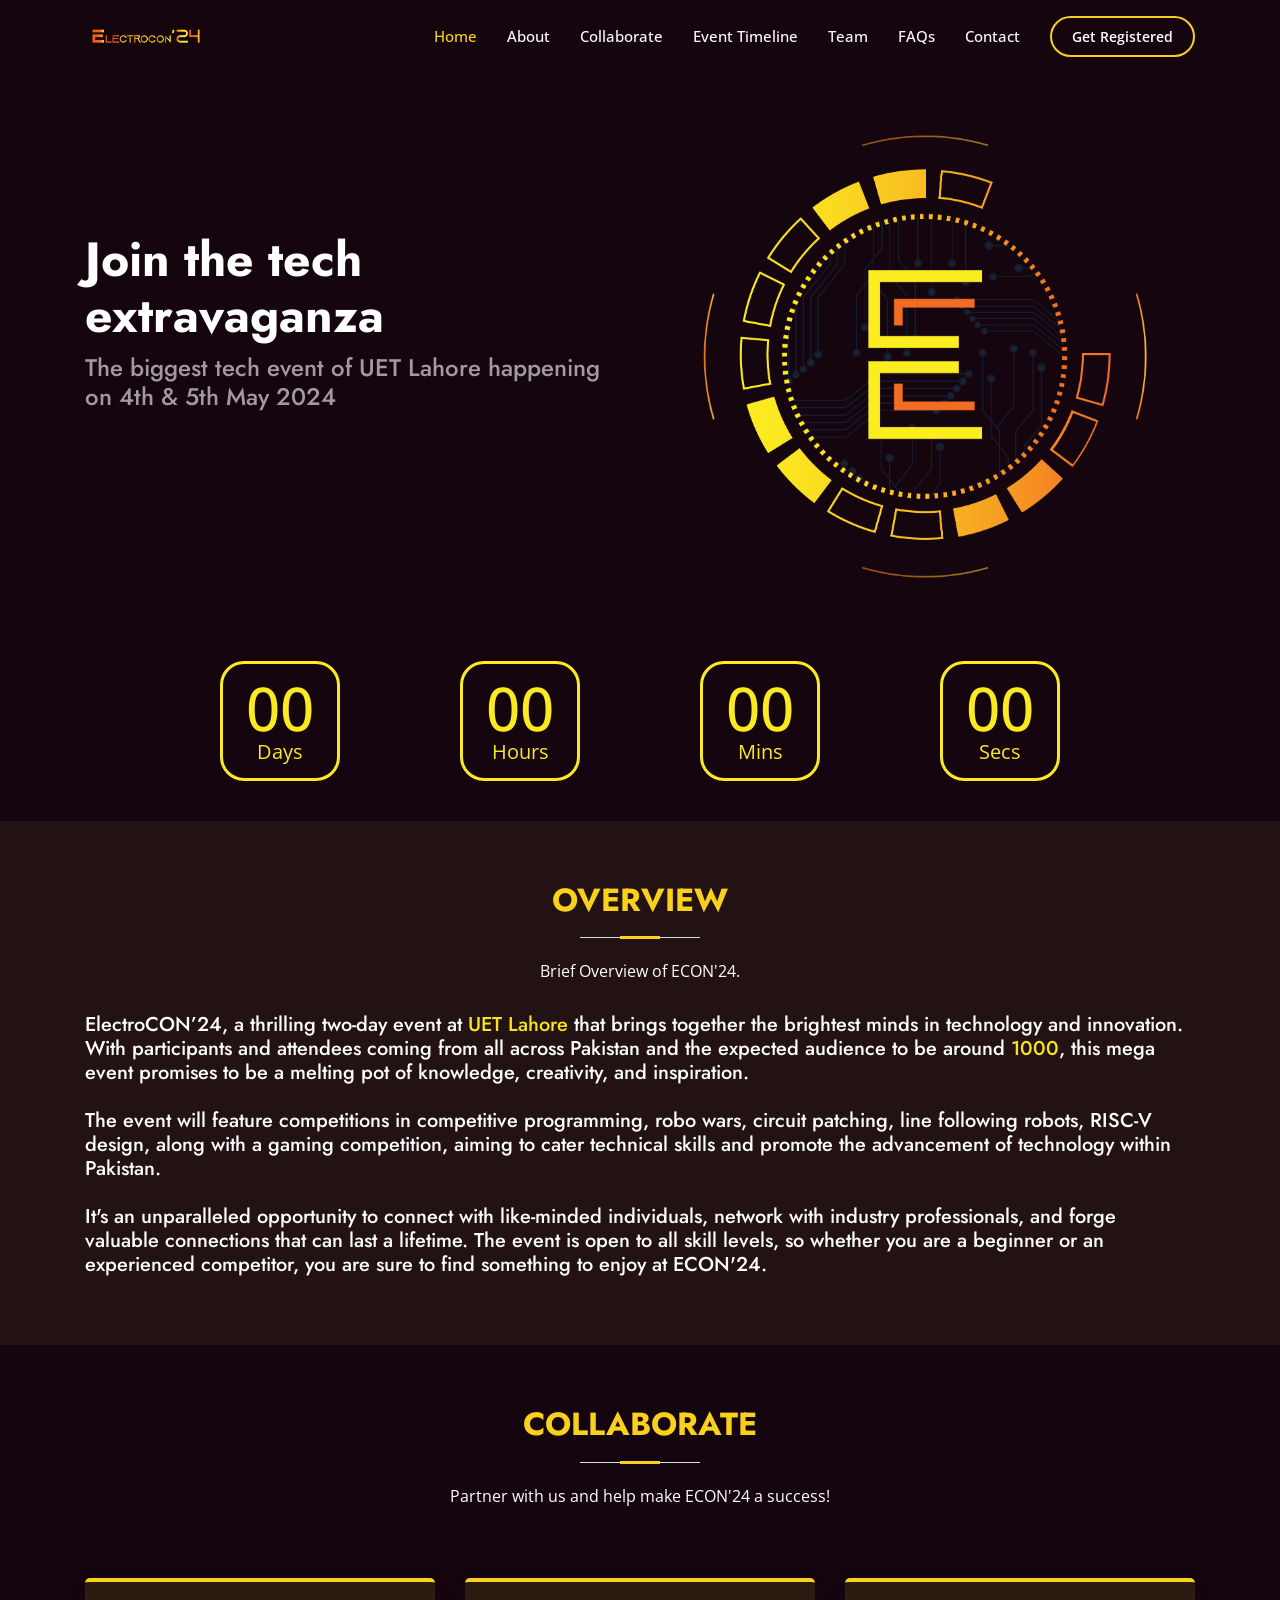
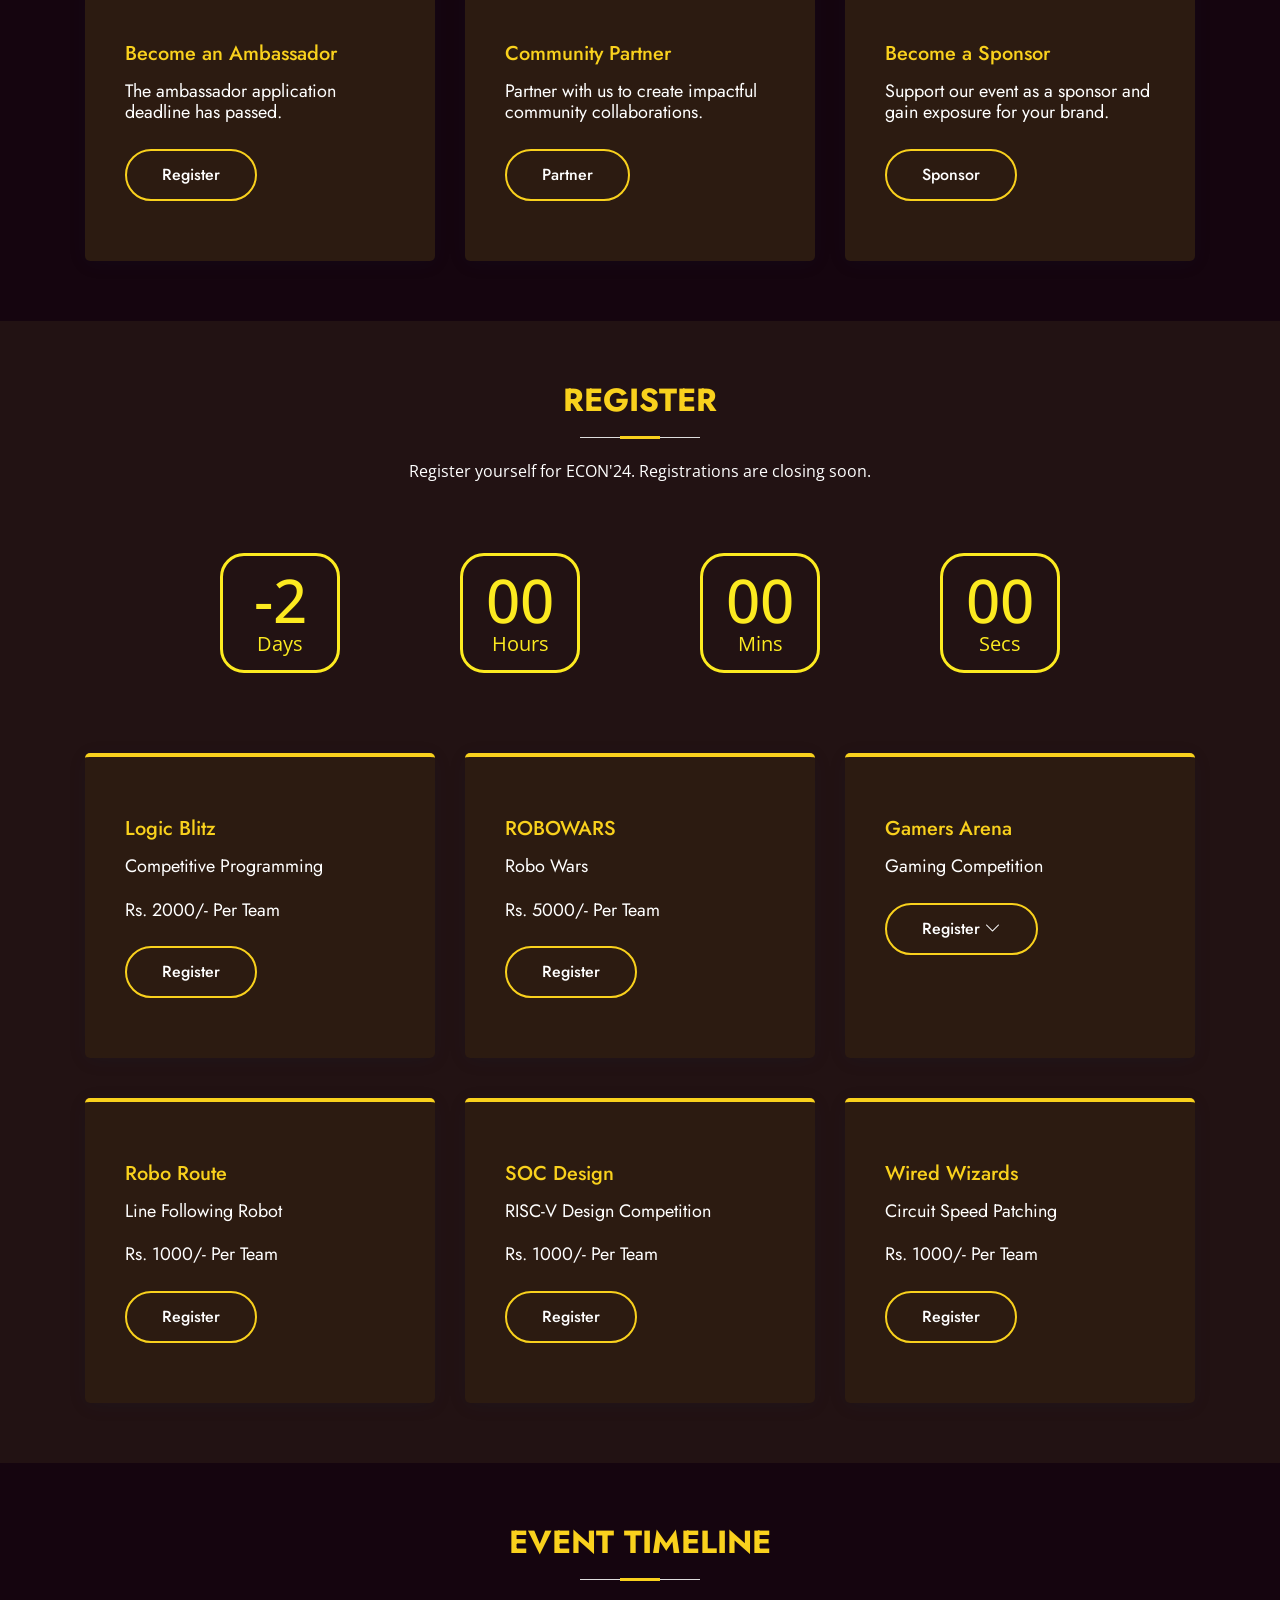
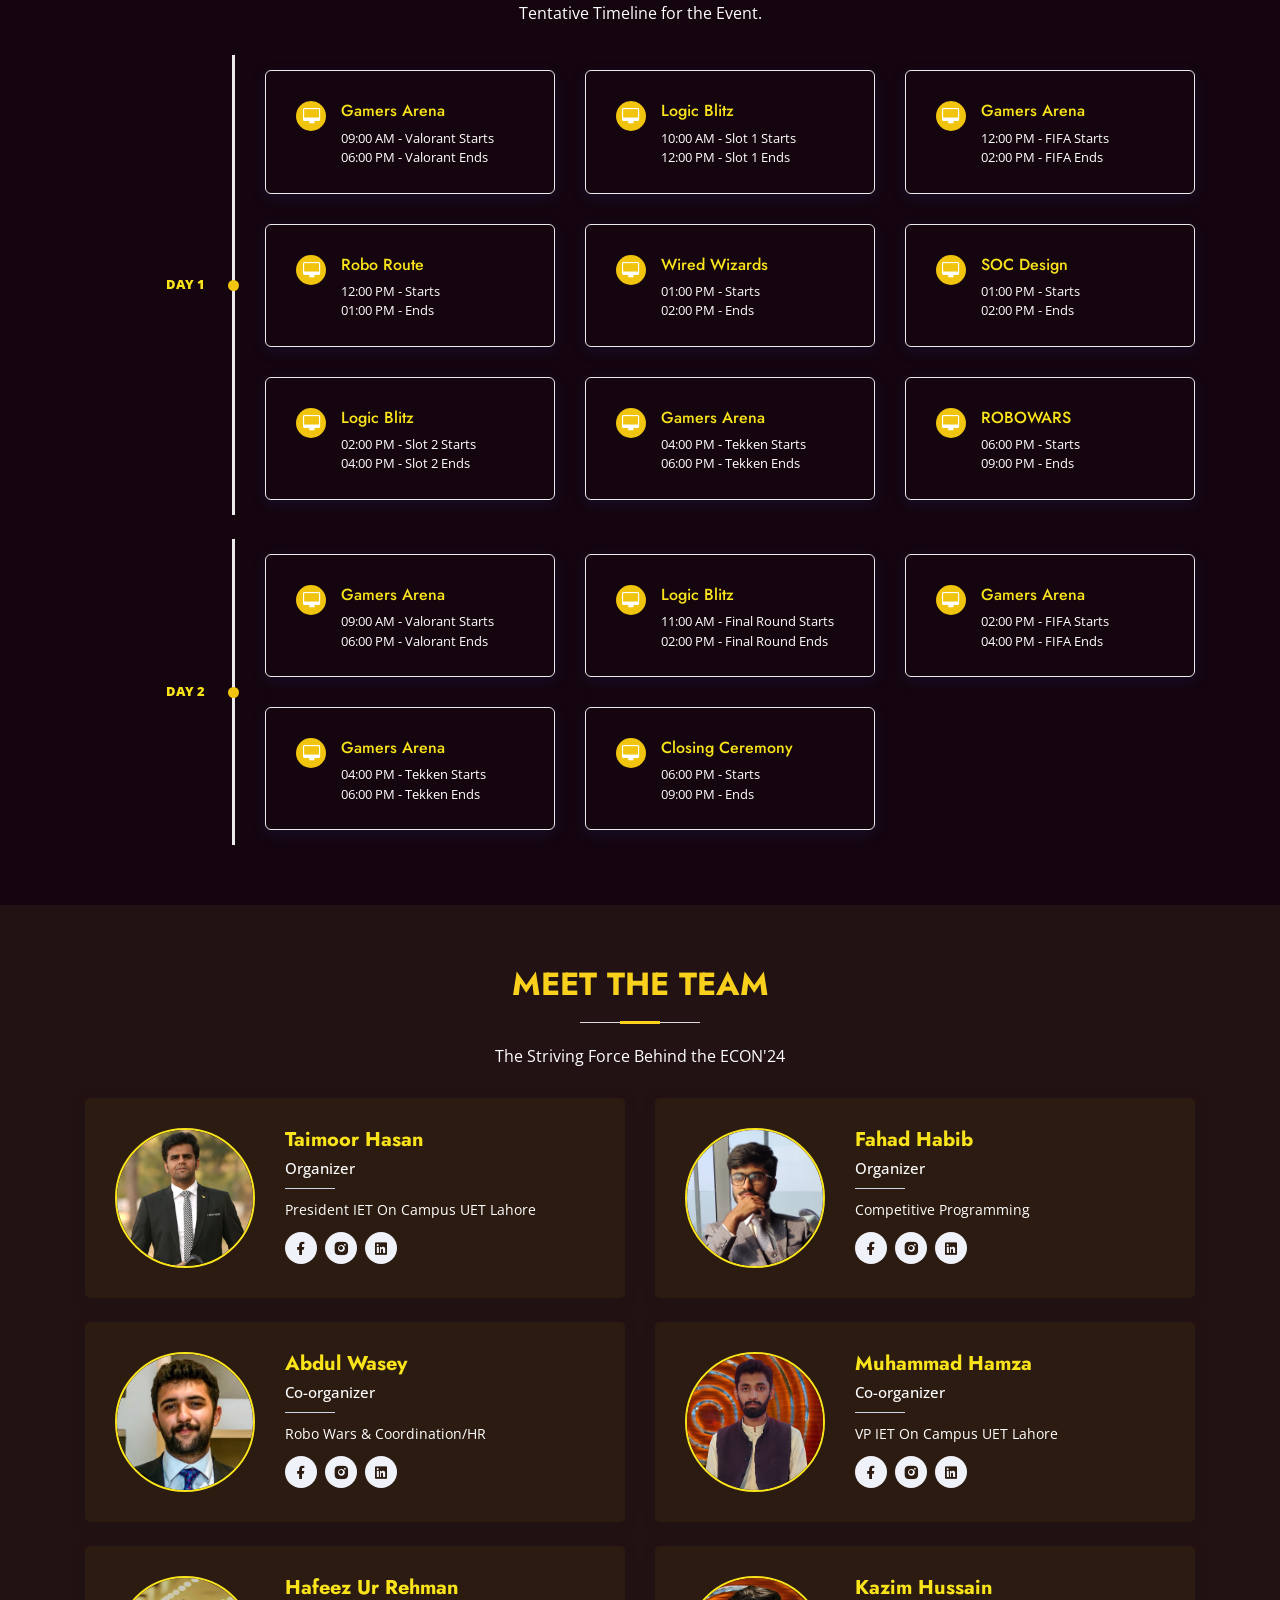
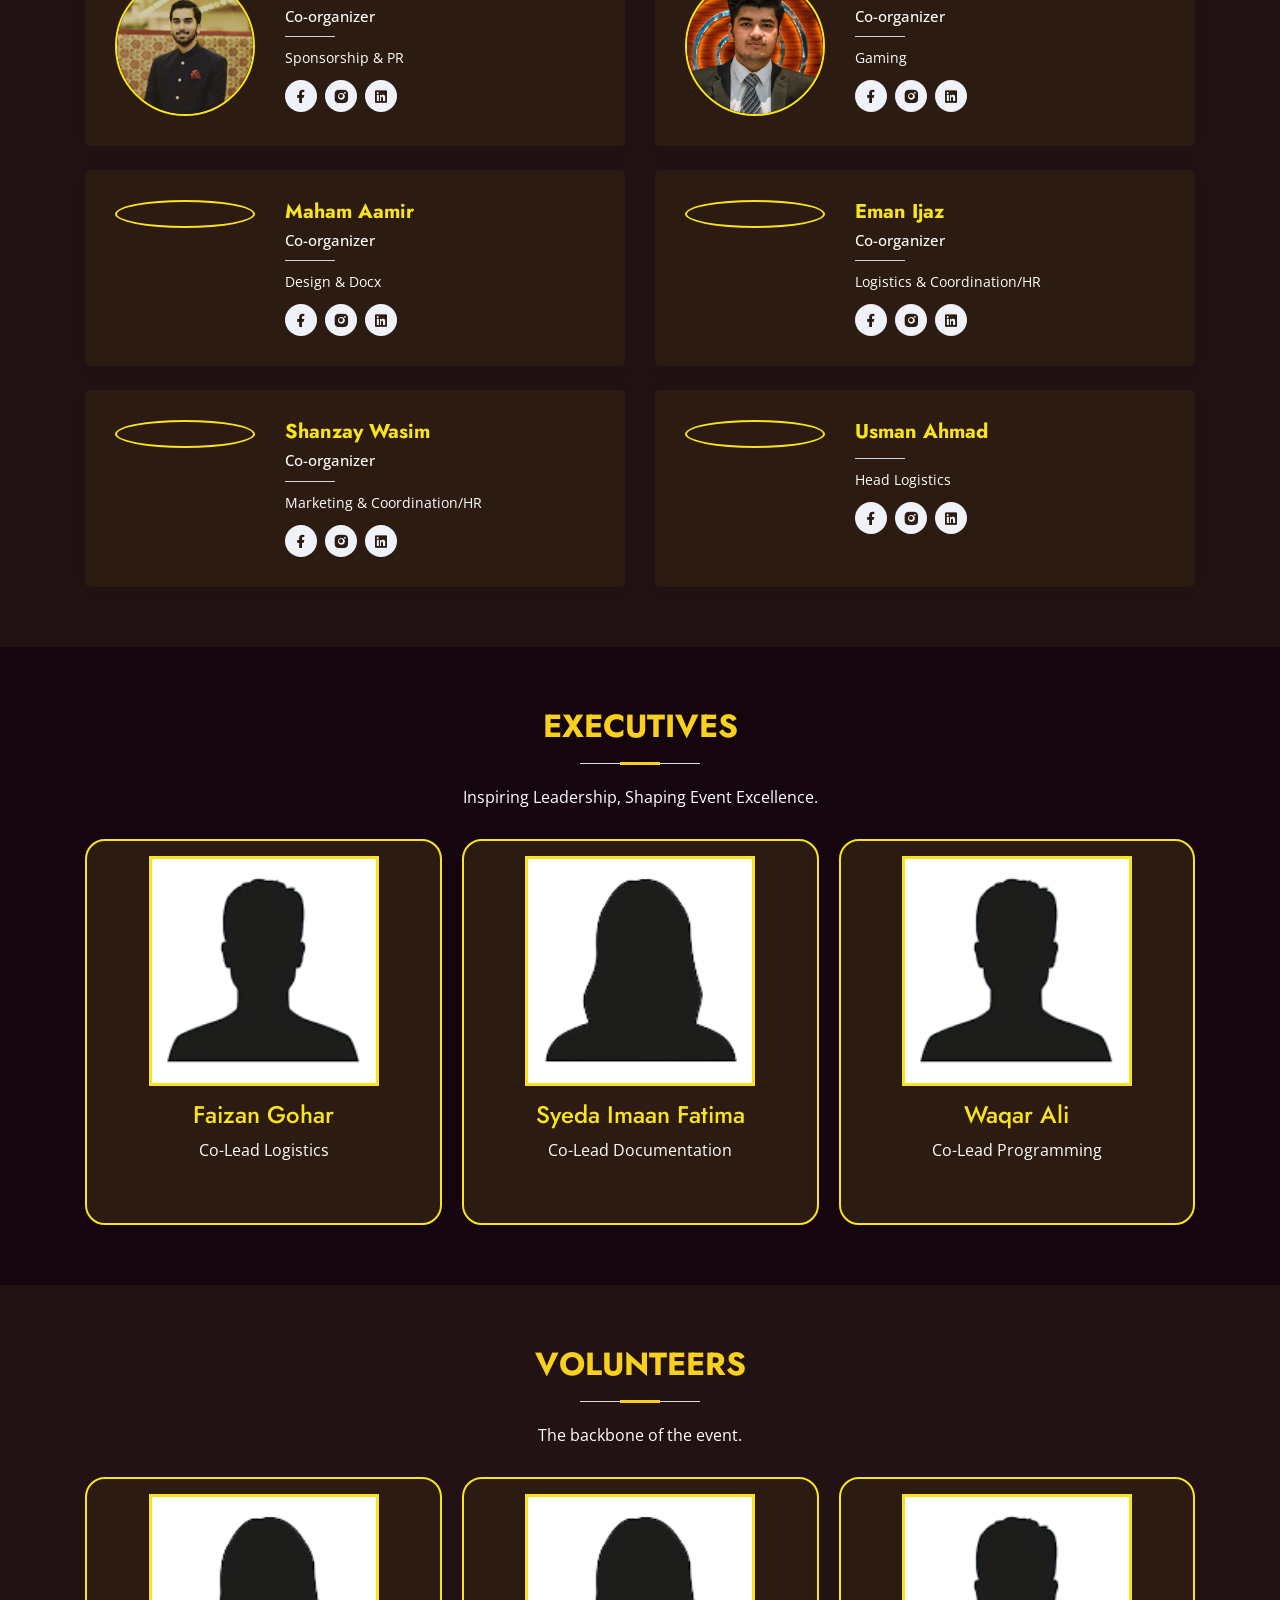
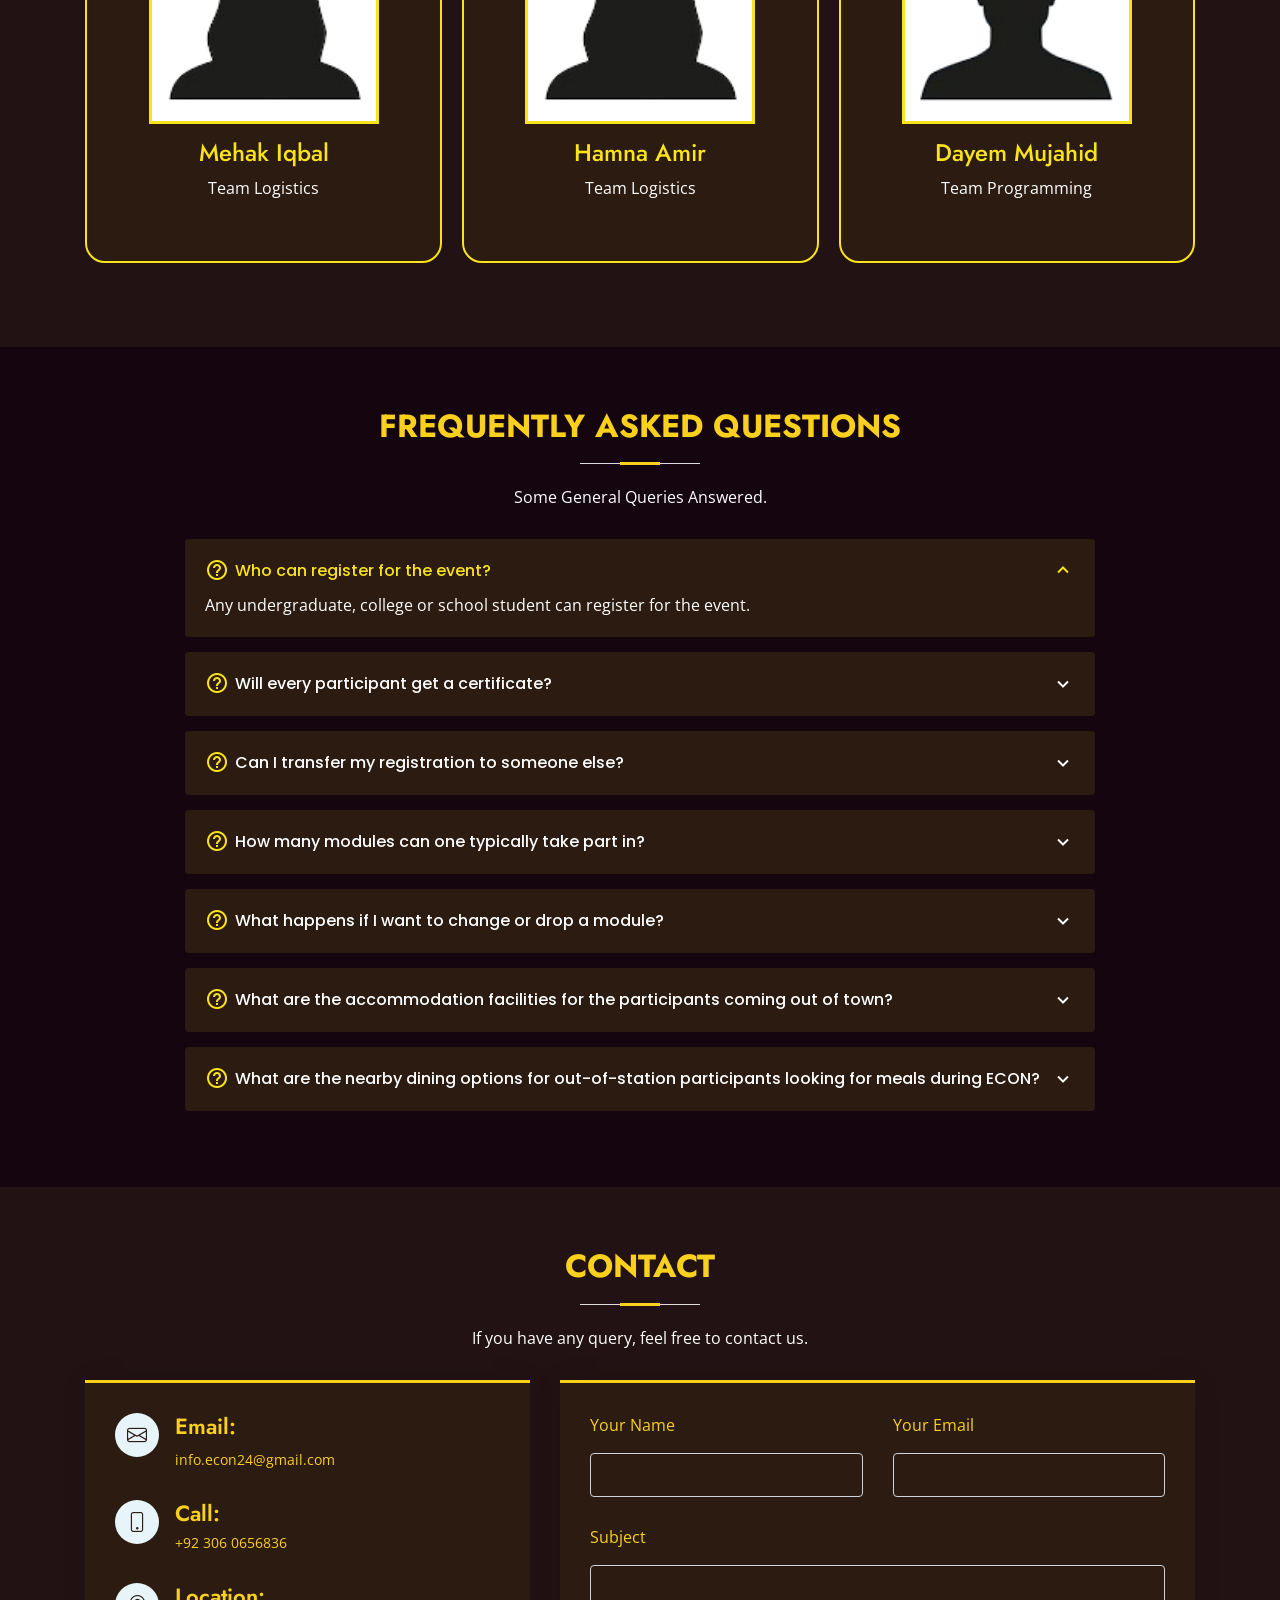
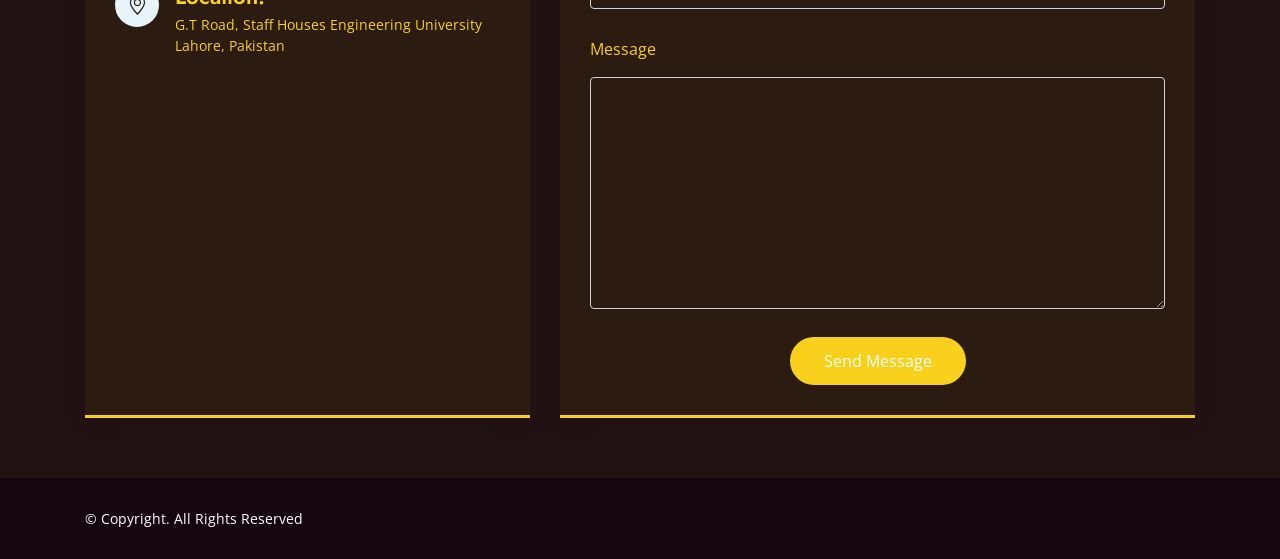
==== index.html @ eb872a14 "Add files via upload" ====
<!DOCTYPE html>
<html lang="en">
  <head>
    <meta charset="utf-8" />
    <meta name="viewport" content="width=device-width, initial-scale=1" />

    <title>ECON'24</title>
    <meta content="" name="description" />
    <meta content="" name="keywords" />

    <script src="./register/email.js"></script>

    <script
      type="text/javascript"
      src="https://cdn.jsdelivr.net/npm/@emailjs/browser@4/dist/email.min.js"
    ></script>
    <script type="text/javascript">
      (function () {
        emailjs.init({
          publicKey: "g1jqgcwa3ecleK9_m",
        });
      })();
    </script>

    <!-- Favicons -->
    <link href="static/assets/img/econ.png" rel="icon" />
    <link href="static/assets/img/econ.png" rel="apple-touch-icon" />

    <!-- Google Fonts -->
    <link
      href="https://fonts.googleapis.com/css?family=Open+Sans:300,300i,400,400i,600,600i,700,700i|Jost:300,300i,400,400i,500,500i,600,600i,700,700i|Poppins:300,300i,400,400i,500,500i,600,600i,700,700i"
      rel="stylesheet"
    />

    <!-- Vendor CSS Files -->
    <link href="static/assets/vendor/aos/aos.css" rel="stylesheet" />
    <link
      href="static/assets/vendor/bootstrap/css/bootstrap.min.css"
      rel="stylesheet"
    />
    <link
      href="static/assets/vendor/bootstrap-icons/bootstrap-icons.css"
      rel="stylesheet"
    />
    <link
      href="static/assets/vendor/boxicons/css/boxicons.min.css"
      rel="stylesheet"
    />
    <link
      href="static/assets/vendor/glightbox/css/glightbox.min.css"
      rel="stylesheet"
    />
    <link
      href="static/assets/vendor/remixicon/remixicon.css"
      rel="stylesheet"
    />
    <link
      href="static/assets/vendor/swiper/swiper-bundle.min.css"
      rel="stylesheet"
    />

    <link
      href="https://fonts.googleapis.com/css2?family=Montserrat:wght@400;600&display=swap"
      rel="stylesheet"
    />
    <link
      href="https://fonts.googleapis.com/css2?family=Allura&display=swap"
      rel="stylesheet"
    />
    <link
      href="https://cdnjs.cloudflare.com/ajax/libs/twitter-bootstrap/4.6.0/css/bootstrap.min.css"
      rel="stylesheet"
    />
    <link
      href="https://cdnjs.cloudflare.com/ajax/libs/OwlCarousel2/2.3.4/assets/owl.carousel.min.css"
      rel="stylesheet"
    />

    <link
      href="https://maxcdn.bootstrapcdn.com/font-awesome/4.7.0/css/font-awesome.min.css"
      rel="stylesheet"
    />

    <!-- Template Main CSS File -->
    <link href="static/assets/css/style.css" rel="stylesheet" />
  </head>
  <body>
    <header id="header" class="fixed-top">
      <div class="container d-flex align-items-center">
        <a href="index.html" class="logo me-auto"
          ><img src="static/assets/img/name.png" alt="" class="img-fluid"
        /></a>

        <nav id="navbar" class="navbar">
          <ul>
            <li>
              <a class="nav-link scrollto active" href="index.html">Home</a>
            </li>
            <li>
              <a class="nav-link scrollto" href="index.html#overview">About</a>
            </li>
            <li>
              <a class="nav-link scrollto" href="index.html#collaborate"
                >Collaborate</a
              >
            </li>
            <li>
              <a class="nav-link scrollto" href="index.html#timeline"
                >Event Timeline</a
              >
            </li>
            <li>
              <a class="nav-link scrollto" href="index.html#team">Team</a>
            </li>
            <li><a class="nav-link scrollto" href="index.html#faq">FAQs</a></li>
            <li>
              <a class="nav-link scrollto" href="index.html#contact">Contact</a>
            </li>
            <li>
              <a class="getstarted scrollto" href="index.html#register"
                >Get Registered</a
              >
            </li>
          </ul>
          <i class="bi bi-list mobile-nav-toggle"></i>
        </nav>
      </div>
    </header>

    <!-- ======= Hero Section ======= -->
    <section id="hero" class="d-flex align-items-center">
      <div class="container">
        <div class="row">
          <div
            class="col-lg-6 d-flex flex-column justify-content-center pt-4 pt-lg-0 order-2 order-lg-1"
            data-aos="fade-up"
            data-aos-delay="200"
          >
            <h1>Join the tech extravaganza</h1>
            <h2>
              The biggest tech event of UET Lahore happening on 4th & 5th May
              2024
            </h2>
          </div>
          <div
            class="col-lg-6 order-1 order-lg-2 hero-img"
            data-aos="zoom-in"
            data-aos-delay="200"
          >
            <img
              src="static/assets/img/econ.png"
              class="img-fluid animated"
              alt=""
            />
          </div>
        </div>
      </div>
    </section>
    <!-- End Hero -->

    <main id="main">
      <!-- Counter Section Begin -->
      <section class="counter-section section-bg">
        <div class="container" data-aos="zoom-in">
          <div class="cd-timer" id="countdown">
            <div class="cd-item">
              <span>11</span>
              <p>Days</p>
            </div>
            <div class="cd-item">
              <span>11</span>
              <p>Hours</p>
            </div>
            <div class="cd-item">
              <span>11</span>
              <p>Minutes</p>
            </div>
            <div class="cd-item">
              <span>11</span>
              <p>Seconds</p>
            </div>
          </div>
        </div>
      </section>
      <!-- Counter Section End -->

      <!-- ======= Overview Section ======= -->
      <section id="overview" class="">
        <div class="container" data-aos="fade-up">
          <div class="section-title">
            <h2>Overview</h2>
            <p>Brief Overview of ECON'24.</p>
          </div>
          <div>
            <h5 style="color: white">
              ElectroCON’24, a thrilling two-day event at
              <a href="https://www.uet.edu.pk/" style="color: #f9e41b"
                >UET Lahore</a
              >
              that brings together the brightest minds in technology and
              innovation. With participants and attendees coming from all across
              Pakistan and the expected audience to be around
              <span style="color: #f9e41b">1000</span>, this mega event promises
              to be a melting pot of knowledge, creativity, and inspiration.
              <br /><br />
              The event will feature competitions in competitive programming,
              robo wars, circuit patching, line following robots, RISC-V design,
              along with a gaming competition, aiming to cater technical skills
              and promote the advancement of technology within Pakistan.
              <br /><br />
              It's an unparalleled opportunity to connect with like-minded
              individuals, network with industry professionals, and forge
              valuable connections that can last a lifetime. The event is open
              to all skill levels, so whether you are a beginner or an
              experienced competitor, you are sure to find something to enjoy at
              ECON'24.
            </h5>
          </div>
        </div>
      </section>
      <!-- End Overview Section -->

      <!-- ======= Collaborate Section ======= -->
      <section id="collaborate" class="register section-bg">
        <div class="container" data-aos="zoom-in">
          <div class="section-title">
            <h2>Collaborate</h2>
            <p>Partner with us and help make ECON'24 a success!</p>
          </div>

          <div class="row">
            <div class="col-lg-4" data-aos="fade-up" data-aos-delay="200">
              <div class="box featured">
                <h3>Become an Ambassador</h3>
                <h4>
                  <span>The ambassador application deadline has passed.</span>
                </h4>
                <div class="buy-btn">Register</div>
              </div>
            </div>
            <div class="col-lg-4" data-aos="fade-up" data-aos-delay="200">
              <div class="box featured">
                <h3>Community Partner</h3>
                <h4>
                  <span
                    >Partner with us to create impactful community
                    collaborations.</span
                  >
                </h4>
                <a href="mailto:info.econ24@gmail.com" class="buy-btn"
                  >Partner</a
                >
              </div>
            </div>
            <div class="col-lg-4" data-aos="fade-up" data-aos-delay="200">
              <div class="box featured">
                <h3>Become a Sponsor</h3>
                <h4>
                  <span
                    >Support our event as a sponsor and gain exposure for your
                    brand.</span
                  >
                </h4>
                <a href="mailto:info.econ24@gmail.com" class="buy-btn"
                  >Sponsor</a
                >
              </div>
            </div>
          </div>
        </div>
      </section>
      <!-- End Collaborate Section -->

      <!--
    <section class="">
      <div class="container">
        <div class="section-title">
          <h2>Collaborators</h2>
          <p>Our esteemed collaborators.</p>
        </div>
		</div>
		<div class="testimonial-box">
			<div class="container" data-aos="fade-up">
				<div class="row">
					<div class="col-lg-12">
						<div class="team-slider owl-carousel">
							<div class="single-box text-center">
								<div class="img-area">
                                  <img alt="" class="img-fluid move-animation" src="https://media.licdn.com/dms/image/D4D0BAQHgCgfqLDMWCQ/company-logo_200_200/0/1680541051625/ultimate_tech_crew_logo?e=1722470400&v=beta&t=avhqxsyr_1_CHTiKvsi_7T77dppmo-JaEym2XWqhsdE">
                                </div>
								<div class="info-area">
									<h4>Ultimate Tech Crew</h4>
								</div>
							</div>
							<div class="single-box text-center">
								<div class="img-area">
                                  <img alt="" class="img-fluid move-animation" src="https://media.licdn.com/dms/image/D4D0BAQE7qEdPDr-OgA/company-logo_200_200/0/1665044376264?e=1722470400&v=beta&t=c5cNazdfreqFEZQ01beJe2t1yPkGI7OT263K_XcYMPo">
                                </div>
								<div class="info-area">
									<h4>GDSC ITU</h4>
								</div>
							</div>
							<div class="single-box text-center">
								<div class="img-area">
                                  <img alt="" class="img-fluid move-animation" src="https://media.licdn.com/dms/image/D4D0BAQHGFtI7ntPMPA/company-logo_200_200/0/1701661326348?e=1722470400&v=beta&t=dDcIaoW1CwwUS7d_araTwJRNlE25lspI5-hb9SWTJsA">
                                </div>
								<div class="info-area">
									<h4>E-Gaming LUMS</h4>
								</div>
							</div>
						</div>
						</div>
					</div>
				</div>
			</div>
		</div>
	</section>
-->

      <!-- ======= Register Section ======= -->
      <section id="register" class="register">
        <div class="container" data-aos="zoom-in">
          <div class="section-title">
            <h2>Register</h2>
            <p>
              Register yourself for ECON'24. Registrations are closing soon.
            </p>
          </div>

          <section class="counter-section">
            <div class="container" data-aos="zoom-in">
              <div class="cd-timer" id="countdown_reg">
                <div class="cd-item">
                  <span>11</span>
                  <p>Days</p>
                </div>
                <div class="cd-item">
                  <span>11</span>
                  <p>Hours</p>
                </div>
                <div class="cd-item">
                  <span>11</span>
                  <p>Minutes</p>
                </div>
                <div class="cd-item">
                  <span>11</span>
                  <p>Seconds</p>
                </div>
              </div>
            </div>
          </section>

          <div class="row">
            <div class="col-lg-4" data-aos="fade-up" data-aos-delay="200">
              <div class="box featured">
                <h3>Logic Blitz</h3>
                <h4>
                  <span
                    >Competitive Programming<br /><br />Rs. 2000/- Per
                    Team</span
                  >
                </h4>
                <a href="register/cp.html" class="buy-btn">Register</a>
              </div>
            </div>

            <div class="col-lg-4" data-aos="fade-up" data-aos-delay="200">
              <div class="box featured">
                <h3>ROBOWARS</h3>
                <h4>
                  <span>Robo Wars<br /><br />Rs. 5000/- Per Team</span>
                </h4>
                <a href="register/robowars.html" class="buy-btn">Register</a>
              </div>
            </div>

            <div class="col-lg-4" data-aos="fade-up" data-aos-delay="200">
              <div class="box featured">
                <h3>Gamers Arena</h3>
                <h4><span>Gaming Competition</span></h4>
                <li class="dropdown buy-btn">
                  <a
                    ><span>Register</span> <i class="bi bi-chevron-down"></i
                  ></a>
                  <ul>
                    <li>
                      <a href="register/valorant.html">Valorant (Rs. 2000/-)</a>
                    </li>
                    <li>
                      <a href="register/pubg.html">PUBG Mobile (Rs. 1200/-)</a>
                    </li>
                    <li>
                      <a href="register/tekken.html">Tekken 8 (Rs. 300/-)</a>
                    </li>
                    <li>
                      <a href="register/fifa.html">FIFA 23 (Rs. 300/-)</a>
                    </li>
                  </ul>
                </li>
              </div>
            </div>
          </div>
          <div class="row">
            <div class="col-lg-4" data-aos="fade-up" data-aos-delay="200">
              <div class="box featured">
                <h3>Robo Route</h3>
                <h4>
                  <span
                    >Line Following Robot<br /><br />Rs. 1000/- Per Team</span
                  >
                </h4>
                <a href="register/lfr.html" class="buy-btn">Register</a>
              </div>
            </div>

            <div class="col-lg-4" data-aos="fade-up" data-aos-delay="200">
              <div class="box featured">
                <h3>SOC Design</h3>
                <h4>
                  <span
                    >RISC-V Design Competition<br /><br />Rs. 1000/- Per
                    Team</span
                  >
                </h4>
                <a href="register/soc.html" class="buy-btn">Register</a>
              </div>
            </div>

            <div class="col-lg-4" data-aos="fade-up" data-aos-delay="200">
              <div class="box featured">
                <h3>Wired Wizards</h3>
                <h4>
                  <span
                    >Circuit Speed Patching<br /><br />Rs. 1000/- Per Team</span
                  >
                </h4>
                <a href="register/csp.html" class="buy-btn">Register</a>
              </div>
            </div>
          </div>
        </div>
      </section>
      <!-- End Register Section -->

      <!-- ======= Timeline Section ======= -->
      <section
        id="timeline"
        class="timeline_area section_padding_130 section-bg"
      >
        <div class="container" data-aos="fade-up">
          <div class="section-title">
            <h2>Event Timeline</h2>
            <p>Tentative Timeline for the Event.</p>
          </div>

          <div class="row">
            <div class="col-12">
              <div class="apland-timeline-area">
                <div class="single-timeline-area">
                  <div
                    class="timeline-date wow fadeInLeft"
                    data-wow-delay="0.1s"
                    style="
                      visibility: visible;
                      animation-delay: 0.1s;
                      animation-name: fadeInLeft;
                    "
                  >
                    <p>Day 1</p>
                  </div>
                  <div class="row">
                    <div class="col-12 col-md-6 col-lg-4">
                      <div
                        class="single-timeline-content d-flex wow fadeInLeft"
                        data-wow-delay="0.3s"
                        style="
                          visibility: visible;
                          animation-delay: 0.3s;
                          animation-name: fadeInLeft;
                        "
                      >
                        <div class="timeline-icon">
                          <i class="fa fa-desktop" aria-hidden="true"></i>
                        </div>
                        <div class="timeline-text">
                          <h6>Gamers Arena</h6>
                          <p>
                            09:00 AM - Valorant Starts
                            <br />
                            06:00 PM - Valorant Ends
                          </p>
                        </div>
                      </div>
                    </div>
                    <div class="col-12 col-md-6 col-lg-4">
                      <div
                        class="single-timeline-content d-flex wow fadeInLeft"
                        data-wow-delay="0.3s"
                        style="
                          visibility: visible;
                          animation-delay: 0.3s;
                          animation-name: fadeInLeft;
                        "
                      >
                        <div class="timeline-icon">
                          <i class="fa fa-desktop" aria-hidden="true"></i>
                        </div>
                        <div class="timeline-text">
                          <h6>Logic Blitz</h6>
                          <p>
                            10:00 AM - Slot 1 Starts
                            <br />
                            12:00 PM - Slot 1 Ends
                          </p>
                        </div>
                      </div>
                    </div>
                    <div class="col-12 col-md-6 col-lg-4">
                      <div
                        class="single-timeline-content d-flex wow fadeInLeft"
                        data-wow-delay="0.5s"
                        style="
                          visibility: visible;
                          animation-delay: 0.5s;
                          animation-name: fadeInLeft;
                        "
                      >
                        <div class="timeline-icon">
                          <i class="fa fa-desktop" aria-hidden="true"></i>
                        </div>
                        <div class="timeline-text">
                          <h6>Gamers Arena</h6>
                          <p>
                            12:00 PM - FIFA Starts
                            <br />
                            02:00 PM - FIFA Ends
                          </p>
                        </div>
                      </div>
                    </div>
                    <div class="col-12 col-md-6 col-lg-4">
                      <div
                        class="single-timeline-content d-flex wow fadeInLeft"
                        data-wow-delay="0.5s"
                        style="
                          visibility: visible;
                          animation-delay: 0.5s;
                          animation-name: fadeInLeft;
                        "
                      >
                        <div class="timeline-icon">
                          <i class="fa fa-desktop" aria-hidden="true"></i>
                        </div>
                        <div class="timeline-text">
                          <h6>Robo Route</h6>
                          <p>
                            12:00 PM - Starts
                            <br />
                            01:00 PM - Ends
                          </p>
                        </div>
                      </div>
                    </div>
                    <div class="col-12 col-md-6 col-lg-4">
                      <div
                        class="single-timeline-content d-flex wow fadeInLeft"
                        data-wow-delay="0.3s"
                        style="
                          visibility: visible;
                          animation-delay: 0.3s;
                          animation-name: fadeInLeft;
                        "
                      >
                        <div class="timeline-icon">
                          <i class="fa fa-desktop" aria-hidden="true"></i>
                        </div>
                        <div class="timeline-text">
                          <h6>Wired Wizards</h6>
                          <p>
                            01:00 PM - Starts
                            <br />
                            02:00 PM - Ends
                          </p>
                        </div>
                      </div>
                    </div>
                    <div class="col-12 col-md-6 col-lg-4">
                      <div
                        class="single-timeline-content d-flex wow fadeInLeft"
                        data-wow-delay="0.5s"
                        style="
                          visibility: visible;
                          animation-delay: 0.5s;
                          animation-name: fadeInLeft;
                        "
                      >
                        <div class="timeline-icon">
                          <i class="fa fa-desktop" aria-hidden="true"></i>
                        </div>
                        <div class="timeline-text">
                          <h6>SOC Design</h6>
                          <p>
                            01:00 PM - Starts
                            <br />
                            02:00 PM - Ends
                          </p>
                        </div>
                      </div>
                    </div>
                    <div class="col-12 col-md-6 col-lg-4">
                      <div
                        class="single-timeline-content d-flex wow fadeInLeft"
                        data-wow-delay="0.5s"
                        style="
                          visibility: visible;
                          animation-delay: 0.5s;
                          animation-name: fadeInLeft;
                        "
                      >
                        <div class="timeline-icon">
                          <i class="fa fa-desktop" aria-hidden="true"></i>
                        </div>
                        <div class="timeline-text">
                          <h6>Logic Blitz</h6>
                          <p>
                            02:00 PM - Slot 2 Starts
                            <br />
                            04:00 PM - Slot 2 Ends
                          </p>
                        </div>
                      </div>
                    </div>
                    <div class="col-12 col-md-6 col-lg-4">
                      <div
                        class="single-timeline-content d-flex wow fadeInLeft"
                        data-wow-delay="0.7s"
                        style="
                          visibility: visible;
                          animation-delay: 0.7s;
                          animation-name: fadeInLeft;
                        "
                      >
                        <div class="timeline-icon">
                          <i class="fa fa-desktop" aria-hidden="true"></i>
                        </div>
                        <div class="timeline-text">
                          <h6>Gamers Arena</h6>
                          <p>
                            04:00 PM - Tekken Starts
                            <br />
                            06:00 PM - Tekken Ends
                          </p>
                        </div>
                      </div>
                    </div>
                    <div class="col-12 col-md-6 col-lg-4">
                      <div
                        class="single-timeline-content d-flex wow fadeInLeft"
                        data-wow-delay="0.3s"
                        style="
                          visibility: visible;
                          animation-delay: 0.3s;
                          animation-name: fadeInLeft;
                        "
                      >
                        <div class="timeline-icon">
                          <i class="fa fa-desktop" aria-hidden="true"></i>
                        </div>
                        <div class="timeline-text">
                          <h6>ROBOWARS</h6>
                          <p>
                            06:00 PM - Starts
                            <br />
                            09:00 PM - Ends
                          </p>
                        </div>
                      </div>
                    </div>
                  </div>
                </div>
                <br />
                <div class="single-timeline-area">
                  <div
                    class="timeline-date wow fadeInLeft"
                    data-wow-delay="0.1s"
                    style="
                      visibility: visible;
                      animation-delay: 0.1s;
                      animation-name: fadeInLeft;
                    "
                  >
                    <p>Day 2</p>
                  </div>
                  <div class="row">
                    <div class="col-12 col-md-6 col-lg-4">
                      <div
                        class="single-timeline-content d-flex wow fadeInLeft"
                        data-wow-delay="0.3s"
                        style="
                          visibility: visible;
                          animation-delay: 0.3s;
                          animation-name: fadeInLeft;
                        "
                      >
                        <div class="timeline-icon">
                          <i class="fa fa-desktop" aria-hidden="true"></i>
                        </div>
                        <div class="timeline-text">
                          <h6>Gamers Arena</h6>
                          <p>
                            09:00 AM - Valorant Starts
                            <br />
                            06:00 PM - Valorant Ends
                          </p>
                        </div>
                      </div>
                    </div>
                    <div class="col-12 col-md-6 col-lg-4">
                      <div
                        class="single-timeline-content d-flex wow fadeInLeft"
                        data-wow-delay="0.3s"
                        style="
                          visibility: visible;
                          animation-delay: 0.3s;
                          animation-name: fadeInLeft;
                        "
                      >
                        <div class="timeline-icon">
                          <i class="fa fa-desktop" aria-hidden="true"></i>
                        </div>
                        <div class="timeline-text">
                          <h6>Logic Blitz</h6>
                          <p>
                            11:00 AM - Final Round Starts
                            <br />
                            02:00 PM - Final Round Ends
                          </p>
                        </div>
                      </div>
                    </div>
                    <div class="col-12 col-md-6 col-lg-4">
                      <div
                        class="single-timeline-content d-flex wow fadeInLeft"
                        data-wow-delay="0.5s"
                        style="
                          visibility: visible;
                          animation-delay: 0.5s;
                          animation-name: fadeInLeft;
                        "
                      >
                        <div class="timeline-icon">
                          <i class="fa fa-desktop" aria-hidden="true"></i>
                        </div>
                        <div class="timeline-text">
                          <h6>Gamers Arena</h6>
                          <p>
                            02:00 PM - FIFA Starts
                            <br />
                            04:00 PM - FIFA Ends
                          </p>
                        </div>
                      </div>
                    </div>
                    <div class="col-12 col-md-6 col-lg-4">
                      <div
                        class="single-timeline-content d-flex wow fadeInLeft"
                        data-wow-delay="0.7s"
                        style="
                          visibility: visible;
                          animation-delay: 0.7s;
                          animation-name: fadeInLeft;
                        "
                      >
                        <div class="timeline-icon">
                          <i class="fa fa-desktop" aria-hidden="true"></i>
                        </div>
                        <div class="timeline-text">
                          <h6>Gamers Arena</h6>
                          <p>
                            04:00 PM - Tekken Starts
                            <br />
                            06:00 PM - Tekken Ends
                          </p>
                        </div>
                      </div>
                    </div>
                    <div class="col-12 col-md-6 col-lg-4">
                      <div
                        class="single-timeline-content d-flex wow fadeInLeft"
                        data-wow-delay="0.3s"
                        style="
                          visibility: visible;
                          animation-delay: 0.3s;
                          animation-name: fadeInLeft;
                        "
                      >
                        <div class="timeline-icon">
                          <i class="fa fa-desktop" aria-hidden="true"></i>
                        </div>
                        <div class="timeline-text">
                          <h6>Closing Ceremony</h6>
                          <p>
                            06:00 PM - Starts
                            <br />
                            09:00 PM - Ends
                          </p>
                        </div>
                      </div>
                    </div>
                  </div>
                </div>
              </div>
            </div>
          </div>
        </div>
      </section>
      <!-- End Timeline Section -->

      <!-- ======= Team Section ======= -->
      <section id="team" class="team">
        <div class="container" data-aos="fade-up">
          <div class="section-title">
            <h2>Meet the Team</h2>
            <p>The Striving Force Behind the ECON'24</p>
          </div>

          <div class="row">
            <div class="col-lg-6" data-aos="zoom-in" data-aos-delay="100">
              <div class="member d-flex align-items-start">
                <div class="pic">
                  <img
                    src="static/assets/img/team/taimoor.jpeg"
                    class="img-fluid"
                    alt=""
                  />
                </div>
                <div class="member-info">
                  <h4>Taimoor Hasan</h4>
                  <span>Organizer</span>
                  <p>President IET On Campus UET Lahore</p>
                  <div class="social">
                    <a href="index.html"><i class="ri-facebook-fill"></i></a>
                    <a href="index.html"><i class="ri-instagram-fill"></i></a>
                    <a href="https://www.linkedin.com/in/taimoorhasan/">
                      <i class="ri-linkedin-box-fill"></i>
                    </a>
                  </div>
                </div>
              </div>
            </div>

            <div
              class="col-lg-6 mt-4 mt-lg-0"
              data-aos="zoom-in"
              data-aos-delay="200"
            >
              <div class="member d-flex align-items-start">
                <div class="pic">
                  <img
                    src="static/assets/img/team/fahad.jpg"
                    class="img-fluid"
                    alt=""
                  />
                </div>
                <div class="member-info">
                  <h4>Fahad Habib</h4>
                  <span>Organizer</span>
                  <p>Competitive Programming</p>
                  <div class="social">
                    <a href="index.html"><i class="ri-facebook-fill"></i></a>
                    <a href="index.html"><i class="ri-instagram-fill"></i></a>
                    <a href="https://www.linkedin.com/in/m-fahadhabib/">
                      <i class="ri-linkedin-box-fill"></i>
                    </a>
                  </div>
                </div>
              </div>
            </div>

            <div class="col-lg-6 mt-4" data-aos="zoom-in" data-aos-delay="300">
              <div class="member d-flex align-items-start">
                <div class="pic">
                  <img
                    src="static/assets/img/team/wasey.jpg"
                    class="img-fluid"
                    alt=""
                  />
                </div>
                <div class="member-info">
                  <h4>Abdul Wasey</h4>
                  <span>Co-organizer</span>
                  <p>Robo Wars & Coordination/HR</p>
                  <div class="social">
                    <a href="index.html"><i class="ri-facebook-fill"></i></a>
                    <a href="index.html"><i class="ri-instagram-fill"></i></a>
                    <a
                      href="https://www.linkedin.com/in/muhammad-abdul-wasey-tariq-0b51b321b/"
                    >
                      <i class="ri-linkedin-box-fill"></i>
                    </a>
                  </div>
                </div>
              </div>
            </div>

            <div class="col-lg-6 mt-4" data-aos="zoom-in" data-aos-delay="300">
              <div class="member d-flex align-items-start">
                <div class="pic">
                  <img
                    src="static/assets/img/team/hamza.png"
                    class="img-fluid"
                    alt=""
                  />
                </div>
                <div class="member-info">
                  <h4>Muhammad Hamza</h4>
                  <span>Co-organizer</span>
                  <p>VP IET On Campus UET Lahore</p>
                  <div class="social">
                    <a href="index.html"><i class="ri-facebook-fill"></i></a>
                    <a href="index.html"><i class="ri-instagram-fill"></i></a>
                    <a
                      href="https://www.linkedin.com/in/muhammad-hamza-805296274/"
                      ><i class="ri-linkedin-box-fill"></i>
                    </a>
                  </div>
                </div>
              </div>
            </div>

            <div class="col-lg-6 mt-4" data-aos="zoom-in" data-aos-delay="300">
              <div class="member d-flex align-items-start">
                <div class="pic">
                  <img
                    src="static/assets/img/team/hafeez.jpeg"
                    class="img-fluid"
                    alt=""
                  />
                </div>
                <div class="member-info">
                  <h4>Hafeez Ur Rehman</h4>
                  <span>Co-organizer</span>
                  <p>Sponsorship & PR</p>
                  <div class="social">
                    <a href="index.html"><i class="ri-facebook-fill"></i></a>
                    <a href="index.html"><i class="ri-instagram-fill"></i></a>
                    <a href="https://www.linkedin.com/in/hafeez001/"
                      ><i class="ri-linkedin-box-fill"></i>
                    </a>
                  </div>
                </div>
              </div>
            </div>

            <div class="col-lg-6 mt-4" data-aos="zoom-in" data-aos-delay="300">
              <div class="member d-flex align-items-start">
                <div class="pic">
                  <img
                    src="static/assets/img/team/kazim.jpeg"
                    class="img-fluid"
                    alt=""
                  />
                </div>
                <div class="member-info">
                  <h4>Kazim Hussain</h4>
                  <span>Co-organizer</span>
                  <p>Gaming</p>
                  <div class="social">
                    <a href="index.html"><i class="ri-facebook-fill"></i></a>
                    <a href="index.html"><i class="ri-instagram-fill"></i></a>
                    <a href="https://www.linkedin.com/in/kazim-hussain-k35/">
                      <i class="ri-linkedin-box-fill"></i>
                    </a>
                  </div>
                </div>
              </div>
            </div>

            <div class="col-lg-6 mt-4" data-aos="zoom-in" data-aos-delay="300">
              <div class="member d-flex align-items-start">
                <div class="pic">
                  <img
                    src="https://media.licdn.com/dms/image/D4D03AQF38tGRVs9dWQ/profile-displayphoto-shrink_200_200/0/1683653521363?e=1718841600&v=beta&t=cSr8PvKUS1yRSd-BBPBT_funf3prCtzWcNQdG3YfbLs"
                    class="img-fluid"
                    alt=""
                  />
                </div>
                <div class="member-info">
                  <h4>Maham Aamir</h4>
                  <span>Co-organizer</span>
                  <p>Design & Docx</p>
                  <div class="social">
                    <a href="index.html"><i class="ri-facebook-fill"></i></a>
                    <a href="index.html"><i class="ri-instagram-fill"></i></a>
                    <a href="https://www.linkedin.com/in/maham-aamir-6865161b5/"
                      ><i class="ri-linkedin-box-fill"></i>
                    </a>
                  </div>
                </div>
              </div>
            </div>

            <div class="col-lg-6 mt-4" data-aos="zoom-in" data-aos-delay="300">
              <div class="member d-flex align-items-start">
                <div class="pic">
                  <img
                    src="https://media.licdn.com/dms/image/D4D03AQGQl_kUXFkIpw/profile-displayphoto-shrink_200_200/0/1669643500207?e=1718841600&v=beta&t=xGwEdkOsXZnknQks8xYSVP0NF4Gtl-OJtarhm0MMXgM"
                    class="img-fluid"
                    alt=""
                  />
                </div>
                <div class="member-info">
                  <h4>Eman Ijaz</h4>
                  <span>Co-organizer</span>
                  <p>Logistics & Coordination/HR</p>
                  <div class="social">
                    <a href="index.html"><i class="ri-facebook-fill"></i></a>
                    <a href="index.html"><i class="ri-instagram-fill"></i></a>
                    <a href="https://www.linkedin.com/in/eman-ijaz-7013ab256/"
                      ><i class="ri-linkedin-box-fill"></i>
                    </a>
                  </div>
                </div>
              </div>
            </div>

            <div class="col-lg-6 mt-4" data-aos="zoom-in" data-aos-delay="300">
              <div class="member d-flex align-items-start">
                <div class="pic">
                  <img
                    src="https://media.licdn.com/dms/image/D5603AQHf5DqmDFyAyA/profile-displayphoto-shrink_200_200/0/1713266302342?e=1718841600&v=beta&t=R623aZlZ7mw0rDu_dHIoxQ0b8xGM-8Bx2dzP3SgD8z4"
                    class="img-fluid"
                    alt=""
                  />
                </div>
                <div class="member-info">
                  <h4>Shanzay Wasim</h4>
                  <span>Co-organizer</span>
                  <p>Marketing & Coordination/HR</p>
                  <div class="social">
                    <a href="index.html"><i class="ri-facebook-fill"></i></a>
                    <a href="index.html"><i class="ri-instagram-fill"></i></a>
                    <a
                      href="https://www.linkedin.com/in/shanzay-wasim-b7801328b/"
                      ><i class="ri-linkedin-box-fill"></i>
                    </a>
                  </div>
                </div>
              </div>
            </div>

            <div class="col-lg-6 mt-4" data-aos="zoom-in" data-aos-delay="300">
              <div class="member d-flex align-items-start">
                <div class="pic">
                  <img
                    src="https://media.licdn.com/dms/image/D4D03AQEKhAEmlv199Q/profile-displayphoto-shrink_200_200/0/1689354394605?e=1719446400&v=beta&t=rRTCxER18PcI8MFKoZ9n6NFed2c5TvkZ_onoDC8D7UE"
                    class="img-fluid"
                    alt=""
                  />
                </div>
                <div class="member-info">
                  <h4>Usman Ahmad</h4>
                  <span> </span>
                  <p>Head Logistics</p>
                  <div class="social">
                    <a href="index.html"><i class="ri-facebook-fill"></i></a>
                    <a href="index.html"><i class="ri-instagram-fill"></i></a>
                    <a href="https://www.linkedin.com/in/usman-ahmad-a17132275/"
                      ><i class="ri-linkedin-box-fill"></i>
                    </a>
                  </div>
                </div>
              </div>
            </div>
          </div>
        </div>
      </section>
      <!-- End Team Section -->

      <!-- ======= Executives Section ======= -->
      <section class="section-bg">
        <div class="container">
          <div class="section-title">
            <h2>Executives</h2>
            <p>Inspiring Leadership, Shaping Event Excellence.</p>
          </div>
        </div>
        <div class="testimonial-box">
          <div class="container" data-aos="fade-up">
            <div class="row">
              <div class="col-lg-12">
                <div class="team-slider owl-carousel">
                  <div class="single-box text-center">
                    <div class="img-area">
                      <img
                        alt=""
                        class="img-fluid move-animation"
                        src="static/assets/img/default-women.png"
                      />
                    </div>
                    <div class="info-area">
                      <h4>Syeda Imaan Fatima</h4>
                      <p>Co-Lead Documentation</p>
                      <div class="social"></div>
                    </div>
                  </div>

                  <div class="single-box text-center">
                    <div class="img-area">
                      <img
                        alt=""
                        class="img-fluid move-animation"
                        src="static/assets/img/default-men.png"
                      />
                    </div>
                    <div class="info-area">
                      <h4>Waqar Ali</h4>
                      <p>Co-Lead Programming</p>
                      <div class="social"></div>
                    </div>
                  </div>

                  <div class="single-box text-center">
                    <div class="img-area">
                      <img
                        alt=""
                        class="img-fluid move-animation"
                        src="static/assets/img/default-men.png"
                      />
                    </div>
                    <div class="info-area">
                      <h4>Faizan Gohar</h4>
                      <p>Co-Lead Logistics</p>
                      <div class="social"></div>
                    </div>
                  </div>
                </div>
              </div>
            </div>
          </div>
        </div>
      </section>
      <!-- End Executives Section -->

      <!-- ======= Volunteers Section ======= -->
      <section class="">
        <div class="container">
          <div class="section-title">
            <h2>Volunteers</h2>
            <p>The backbone of the event.</p>
          </div>
        </div>
        <div class="testimonial-box">
          <div class="container" data-aos="fade-up">
            <div class="row">
              <div class="col-lg-12">
                <div class="team-slider owl-carousel">
                  <div class="single-box text-center">
                    <div class="img-area">
                      <img
                        alt=""
                        class="img-fluid move-animation"
                        src="static/assets/img/default-men.png"
                      />
                    </div>
                    <div class="info-area">
                      <h4>Dayem Mujahid</h4>
                      <p>Team Programming</p>
                      <div class="social"></div>
                    </div>
                  </div>

                  <div class="single-box text-center">
                    <div class="img-area">
                      <img
                        alt=""
                        class="img-fluid move-animation"
                        src="static/assets/img/default-women.png"
                      />
                    </div>
                    <div class="info-area">
                      <h4>Ayesha Anwar</h4>
                      <p>Team Marketing</p>
                      <div class="social"></div>
                    </div>
                  </div>

                  <div class="single-box text-center">
                    <div class="img-area">
                      <img
                        alt=""
                        class="img-fluid move-animation"
                        src="static/assets/img/default-women.png"
                      />
                    </div>
                    <div class="info-area">
                      <h4>Mehak Iqbal</h4>
                      <p>Team Logistics</p>
                      <div class="social"></div>
                    </div>
                  </div>

                  <div class="single-box text-center">
                    <div class="img-area">
                      <img
                        alt=""
                        class="img-fluid move-animation"
                        src="static/assets/img/default-women.png"
                      />
                    </div>
                    <div class="info-area">
                      <h4>Hamna Amir</h4>
                      <p>Team Logistics</p>
                      <div class="social"></div>
                    </div>
                  </div>
                </div>
              </div>
            </div>
          </div>
        </div>
      </section>
      <!-- End Volunteers Section -->

      <!-- ======= Frequently Asked Questions Section ======= -->
      <section id="faq" class="faq section-bg">
        <div class="container" data-aos="fade-up">
          <div class="section-title">
            <h2>Frequently Asked Questions</h2>
            <p>Some General Queries Answered.</p>
          </div>

          <div class="faq-list">
            <ul>
              <li data-aos="fade-up" data-aos-delay="25">
                <i class="bx bx-help-circle icon-help"></i>
                <a
                  data-bs-toggle="collapse"
                  class="collapse"
                  data-bs-target="#faq-list-1"
                >
                  Who can register for the event?
                  <i class="bx bx-chevron-down icon-show"></i>
                  <i class="bx bx-chevron-up icon-close"></i>
                </a>
                <div
                  id="faq-list-1"
                  class="collapse show"
                  data-bs-parent=".faq-list"
                >
                  <p>
                    Any undergraduate, college or school student can register
                    for the event.
                  </p>
                </div>
              </li>

              <li data-aos="fade-up" data-aos-delay="50">
                <i class="bx bx-help-circle icon-help"></i>
                <a
                  data-bs-toggle="collapse"
                  data-bs-target="#faq-list-2"
                  class="collapsed"
                >
                  Will every participant get a certificate?
                  <i class="bx bx-chevron-down icon-show"></i>
                  <i class="bx bx-chevron-up icon-close"></i>
                </a>
                <div
                  id="faq-list-2"
                  class="collapse"
                  data-bs-parent=".faq-list"
                >
                  <p>
                    Yes, even if you don't win anything, you will still get your
                    participation certificate.
                  </p>
                </div>
              </li>

              <li data-aos="fade-up" data-aos-delay="100">
                <i class="bx bx-help-circle icon-help"></i>
                <a
                  data-bs-toggle="collapse"
                  data-bs-target="#faq-list-3"
                  class="collapsed"
                >
                  Can I transfer my registration to someone else?
                  <i class="bx bx-chevron-down icon-show"></i>
                  <i class="bx bx-chevron-up icon-close"></i>
                </a>
                <div
                  id="faq-list-3"
                  class="collapse"
                  data-bs-parent=".faq-list"
                >
                  <p>
                    No, once registered you will have to be there or else the
                    registration will be canceled with no refund.
                  </p>
                </div>
              </li>

              <li data-aos="fade-up" data-aos-delay="200">
                <i class="bx bx-help-circle icon-help"></i>
                <a
                  data-bs-toggle="collapse"
                  data-bs-target="#faq-list-4"
                  class="collapsed"
                >
                  How many modules can one typically take part in?
                  <i class="bx bx-chevron-down icon-show"></i>
                  <i class="bx bx-chevron-up icon-close"></i>
                </a>
                <div
                  id="faq-list-4"
                  class="collapse"
                  data-bs-parent=".faq-list"
                >
                  <p>If manageable, you can take part in multiple modules.</p>
                </div>
              </li>

              <li data-aos="fade-up" data-aos-delay="300">
                <i class="bx bx-help-circle icon-help"></i>
                <a
                  data-bs-toggle="collapse"
                  data-bs-target="#faq-list-5"
                  class="collapsed"
                >
                  What happens if I want to change or drop a module?
                  <i class="bx bx-chevron-down icon-show"></i>
                  <i class="bx bx-chevron-up icon-close"></i>
                </a>
                <div
                  id="faq-list-5"
                  class="collapse"
                  data-bs-parent=".faq-list"
                >
                  <p>
                    To change a module, you will have to directly contact the
                    organizers. There will be no refund for dropping a module.
                  </p>
                </div>
              </li>

              <li data-aos="fade-up" data-aos-delay="400">
                <i class="bx bx-help-circle icon-help"></i>
                <a
                  data-bs-toggle="collapse"
                  data-bs-target="#faq-list-6"
                  class="collapsed"
                >
                  What are the accommodation facilities for the participants
                  coming out of town?
                  <i class="bx bx-chevron-down icon-show"></i>
                  <i class="bx bx-chevron-up icon-close"></i>
                </a>
                <div
                  id="faq-list-6"
                  class="collapse"
                  data-bs-parent=".faq-list"
                >
                  <p>
                    Participants can avail the accommodation facility for the
                    whole event at the cost of Rs. 2000/- per head.
                  </p>
                </div>
              </li>

              <li data-aos="fade-up" data-aos-delay="500">
                <i class="bx bx-help-circle icon-help"></i>
                <a
                  data-bs-toggle="collapse"
                  data-bs-target="#faq-list-7"
                  class="collapsed"
                >
                  What are the nearby dining options for out-of-station
                  participants looking for meals during ECON?
                  <i class="bx bx-chevron-down icon-show"></i>
                  <i class="bx bx-chevron-up icon-close"></i>
                </a>
                <div
                  id="faq-list-7"
                  class="collapse"
                  data-bs-parent=".faq-list"
                >
                  <p>
                    Popular options available are Cheezious, NY212, and some
                    local restaurants offering good food as well.
                  </p>
                </div>
              </li>
            </ul>
          </div>
        </div>
      </section>
      <!-- End Frequently Asked Questions Section -->

      <!-- ======= Contact Section ======= -->
      <section id="contact" class="contact">
        <div class="container" data-aos="fade-up">
          <div class="section-title">
            <h2>Contact</h2>
            <p>If you have any query, feel free to contact us.</p>
          </div>

          <div class="row">
            <div class="col-lg-5 d-flex align-items-stretch">
              <div class="info">
                <div class="email">
                  <i class="bi bi-envelope"></i>
                  <h4>Email:</h4>
                  <p>info.econ24@gmail.com</p>
                </div>
                <div class="phone">
                  <i class="bi bi-phone"></i>
                  <h4>Call:</h4>
                  <p>+92 306 0656836</p>
                </div>
                <div class="address">
                  <i class="bi bi-geo-alt"></i>
                  <h4>Location:</h4>
                  <p>
                    G.T Road, Staff Houses Engineering University Lahore,
                    Pakistan
                  </p>
                </div>
                <iframe
                  src="https://www.google.com/maps/embed?pb=!1m18!1m12!1m3!1d3398.9594303573526!2d74.35438207631366!3d31.58016037418673!2m3!1f0!2f0!3f0!3m2!1i1024!2i768!4f13.1!3m3!1m2!1s0x39191b273d6ed0c1%3A0x4dcac84ea2200944!2sUniversity%20of%20Engineering%20and%20Technology%20(UET)%2C%20Lahore!5e0!3m2!1sen!2s!4v1712428048853!5m2!1sen!2s"
                  frameborder="0"
                  style="border: 0; width: 100%; height: 290px"
                  allowfullscreen
                ></iframe>
              </div>
            </div>

            <div class="col-lg-7 mt-5 mt-lg-0 d-flex align-items-stretch">
              <form  class="email-form">
                <input
                  type="hidden"
                  name="csrfmiddlewaretoken"
                  value="9vJrTEjFul8DW1kRnjA1QMA6SP8rkbVMHNsv2FPoE0wqJtgNCGNf6hj4sDu3rDL8"
                />
                <div class="row">
                  <div class="form-group col-md-6">
                    <label> Your Name </label>
                    <input
                      type="text"
                      name="name"
                      maxlength="30"
                      class="form-control"
                      id="name"
                      placeholder=""
                      required
                    />
                  </div>
                  <div class="form-group col-md-6">
                    <label> Your Email </label>
                    <input
                      type="email"
                      name="email"
                      maxlength="254"
                      class="form-control"
                      id="email"
                      placeholder=""
                      required
                    />
                  </div>
                </div>
                <div class="form-group">
                  <label> Subject </label>
                  <input
                    type="text"
                    name="subject"
                    
                    maxlength="100"
                    class="form-control"
                    id="subject"
                    placeholder=""
                    required
                  />
                </div>
                <div class="form-group">
                  <label> Message </label>
                  <textarea
                    name="message"
                    cols="40"
                    rows="10"
                    class="form-control"
                    id="message"
                    placeholder=""
                    required
                  ></textarea>
                </div>
                <div class="text-center">
                  <button type="button" onclick="sendMail()">
                    Send Message
                  </button>
                </div>
              </form>
            </div>
          </div>
        </div>
      </section>
      <!-- End Contact Section -->
    </main>
    <!-- End #main -->

    <div id="preloader"></div>
    <a
      href="index.html#"
      class="back-to-top d-flex align-items-center justify-content-center"
      ><i class="bi bi-arrow-up-short"></i
    ></a>

    <!-- Vendor JS Files -->
    <script src="static/assets/vendor/aos/aos.js"></script>
    <script src="static/assets/vendor/bootstrap/js/bootstrap.bundle.min.js"></script>
    <script src="static/assets/vendor/glightbox/js/glightbox.min.js"></script>
    <script src="static/assets/vendor/isotope-layout/isotope.pkgd.min.js"></script>
    <script src="static/assets/vendor/swiper/swiper-bundle.min.js"></script>
    <script src="static/assets/vendor/waypoints/noframework.waypoints.js"></script>
    <!-- <script src="https://econ24.vercel.app/static/assets/vendor/email-form/validate.js"></script> -->

    <script src="https://cdnjs.cloudflare.com/ajax/libs/jquery/3.6.0/jquery.min.js"></script>
    <script src="https://cdnjs.cloudflare.com/ajax/libs/OwlCarousel2/2.3.4/owl.carousel.min.js"></script>
    <script src="https://cdnjs.cloudflare.com/ajax/libs/twitter-bootstrap/4.6.0/js/bootstrap.min.js"></script>

    <!-- Template Main JS File -->
    <script src="static/assets/js/main.js"></script>
    <script src="static/assets/js/jquery.countdown.min.js"></script>
    <script src="static/assets/js/counter.js"></script>

    <script>
      $(".team-slider").owlCarousel({
        loop: true,
        nav: false,
        autoplay: true,
        autoplayTimeout: 2000,
        smartSpeed: 450,
        margin: 20,
        responsive: {
          0: {
            items: 1,
          },
          768: {
            items: 2,
          },
          991: {
            items: 3,
          },
          1200: {
            items: 3,
          },
          1920: {
            items: 3,
          },
        },
      });
    </script>

    <footer id="footer">
      <div class="container footer-bottom clearfix">
        <div class="copyright">&copy; Copyright. All Rights Reserved</div>
      </div>
    </footer>

    <script
      src="https://cdn.jsdelivr.net/npm/bootstrap@5.3.1/dist/js/bootstrap.bundle.min.js"
      integrity="sha384-HwwvtgBNo3bZJJLYd8oVXjrBZt8cqVSpeBNS5n7C8IVInixGAoxmnlMuBnhbgrkm"
      crossorigin="anonymous"
    ></script>
  </body>
</html>
---- static/assets/css/style.css ----
/**
* Template Name: Arsha
* Template URL: https://bootstrapmade.com/arsha-free-bootstrap-html-template-corporate/
* Updated: Mar 17 2024 with Bootstrap v5.3.3
* Author: BootstrapMade.com
* License: https://bootstrapmade.com/license/
*/

/*--------------------------------------------------------------
# General
--------------------------------------------------------------*/
body {
  font-family: "Open Sans", sans-serif;
  color: #815204;
}

a {
  color: #47b2e4;
  text-decoration: none;
}

a:hover {
  color: #73c5eb;
  text-decoration: none;
}

h1,
h2,
h3,
h4,
h5,
h6 {
  font-family: "Jost", sans-serif;
}

/*--------------------------------------------------------------
# Preloader
--------------------------------------------------------------*/
#preloader {
  position: fixed;
  top: 0;
  left: 0;
  right: 0;
  bottom: 0;
  z-index: 9999;
  overflow: hidden;
  background: #815204;
}

#preloader:before {
  content: "";
  position: fixed;
  top: calc(50% - 30px);
  left: calc(50% - 30px);
  border: 6px solid #37517e;
  border-top-color: #fff;
  border-bottom-color: #fff;
  border-radius: 50%;
  width: 60px;
  height: 60px;
  animation: animate-preloader 1s linear infinite;
}

@keyframes animate-preloader {
  0% {
    transform: rotate(0deg);
  }

  100% {
    transform: rotate(360deg);
  }
}

/*--------------------------------------------------------------
# Back to top button
--------------------------------------------------------------*/
.back-to-top {
  position: fixed;
  visibility: hidden;
  opacity: 0;
  right: 15px;
  bottom: 15px;
  z-index: 996;
  background: #f9d11d;
  width: 40px;
  height: 40px;
  border-radius: 50px;
  transition: all 0.4s;
}

.back-to-top i {
  font-size: 24px;
  color: #fff;
  line-height: 0;
}

.back-to-top:hover {
  background: #f9d11d;
  color: #fff;
}

.back-to-top.active {
  visibility: visible;
  opacity: 1;
}

/*--------------------------------------------------------------
# Header
--------------------------------------------------------------*/
#header {
  transition: all 0.5s;
  z-index: 997;
  padding: 15px 0;
}

#header.header-scrolled,
#header.header-inner-pages {
  background: rgba(21, 5, 15, 0.9);
}

#header .logo {
  font-size: 30px;
  margin: 0;
  padding: 0;
  line-height: 1;
  font-weight: 500;
  letter-spacing: 2px;
  text-transform: uppercase;
}

#header .logo a {
  color: #fff;
}

#header .logo img {
  max-height: 40px;
}

/*--------------------------------------------------------------
# Navigation Menu
--------------------------------------------------------------*/
/**
* Desktop Navigation
*/
.navbar {
  padding: 0;
}

.navbar ul {
  margin: 0;
  padding: 0;
  display: flex;
  list-style: none;
  align-items: center;
}

.navbar li {
  position: relative;
}

.navbar a,
.navbar a:focus {
  display: flex;
  align-items: center;
  justify-content: space-between;
  padding: 10px 0 10px 30px;
  font-size: 15px;
  font-weight: 500;
  color: #fff;
  white-space: nowrap;
  transition: 0.3s;
}

.navbar a i,
.navbar a:focus i {
  font-size: 12px;
  line-height: 0;
  margin-left: 5px;
}

.navbar a:hover,
.navbar .active,
.navbar .active:focus,
.navbar li:hover>a {
  color: #f9d11d;
}

.navbar .getstarted,
.navbar .getstarted:focus {
  padding: 8px 20px;
  margin-left: 30px;
  border-radius: 50px;
  color: #fff;
  font-size: 14px;
  border: 2px solid #f9d11d;
  font-weight: 600;
}

.navbar .getstarted:hover,
.navbar .getstarted:focus:hover {
  color: #fff;
  background: #f9d11d;
}

.navbar .dropdown ul {
  display: block;
  position: absolute;
  left: 14px;
  top: calc(100% + 30px);
  margin: 0;
  padding: 10px 0;
  z-index: 99;
  opacity: 0;
  visibility: hidden;
  background: #fff;
  box-shadow: 0px 0px 30px rgba(21, 5, 15, 0.25);
  transition: 0.3s;
  border-radius: 4px;
}

.navbar .dropdown ul li {
  min-width: 200px;
}

.navbar .dropdown ul a {
  padding: 10px 20px;
  font-size: 14px;
  text-transform: none;
  font-weight: 500;
  color: #815204;
}

.navbar .dropdown ul a i {
  font-size: 12px;
}

.navbar .dropdown ul a:hover,
.navbar .dropdown ul .active:hover,
.navbar .dropdown ul li:hover>a {
  color: #15050f;
}

.navbar .dropdown:hover>ul {
  opacity: 1;
  top: 100%;
  visibility: visible;
}

.navbar .dropdown .dropdown ul {
  top: 0;
  left: calc(100% - 30px);
  visibility: hidden;
}

.navbar .dropdown .dropdown:hover>ul {
  opacity: 1;
  top: 0;
  left: 100%;
  visibility: visible;
}

@media (max-width: 1366px) {
  .navbar .dropdown .dropdown ul {
    left: -90%;
  }

  .navbar .dropdown .dropdown:hover>ul {
    left: -100%;
  }
}

/**
* Mobile Navigation
*/
.mobile-nav-toggle {
  color: #fff;
  font-size: 28px;
  cursor: pointer;
  display: none;
  line-height: 0;
  transition: 0.5s;
}

.mobile-nav-toggle.bi-x {
  color: #fff;
}

@media (max-width: 991px) {
  .mobile-nav-toggle {
    display: block;
  }

  .navbar ul {
    display: none;
  }
}

.navbar-mobile {
  position: fixed;
  overflow: hidden;
  top: 0;
  right: 0;
  left: 0;
  bottom: 0;
  background: #15050f;
  transition: 0.3s;
  z-index: 999;
}

.navbar-mobile .mobile-nav-toggle {
  position: absolute;
  top: 15px;
  right: 15px;
}

.navbar-mobile ul {
  display: block;
  position: absolute;
  top: 55px;
  right: 15px;
  bottom: 15px;
  left: 15px;
  padding: 10px 0;
  border-radius: 10px;
  background-color: #15050f;
  overflow-y: auto;
  transition: 0.3s;
}

.navbar-mobile a,
.navbar-mobile a:focus {
  padding: 10px 20px;
  font-size: 15px;
  color: #f9d11d;
}

.navbar-mobile a:hover,
.navbar-mobile .active,
.navbar-mobile li:hover>a {
  color: #f9d11d;
}

.navbar-mobile .getstarted,
.navbar-mobile .getstarted:focus {
  margin: 15px;
  color: #f9d11d;
}

.navbar-mobile .dropdown ul {
  position: static;
  display: none;
  margin: 10px 20px;
  padding: 10px 0;
  z-index: 99;
  opacity: 1;
  visibility: visible;
  background: #15050f;
  box-shadow: 0px 0px 30px rgba(127, 137, 161, 0.25);
}

.navbar-mobile .dropdown ul li {
  min-width: 200px;
}

.navbar-mobile .dropdown ul a {
  padding: 10px 20px;
}

.navbar-mobile .dropdown ul a i {
  font-size: 12px;
}

.navbar-mobile .dropdown ul a:hover,
.navbar-mobile .dropdown ul .active:hover,
.navbar-mobile .dropdown ul li:hover>a {
  color: #f9d11d;
}

.navbar-mobile .dropdown>.dropdown-active {
  display: block;
  visibility: visible !important;
}

/*--------------------------------------------------------------
# Hero Section
--------------------------------------------------------------*/
#hero {
  width: 100%;
  height: 69vh;
  background: #15050f;
}

#hero .container {
  padding-top: 72px;
}

#hero h1 {
  margin: 0 0 10px 0;
  font-size: 48px;
  font-weight: 700;
  line-height: 56px;
  color: #fff;
}

#hero h2 {
  color: rgba(255, 255, 255, 0.6);
  margin-bottom: 50px;
  font-size: 24px;
}

#hero .btn-get-started {
  font-family: "Jost", sans-serif;
  font-weight: 500;
  font-size: 16px;
  letter-spacing: 1px;
  display: inline-block;
  padding: 10px 28px 11px 28px;
  border-radius: 50px;
  transition: 0.5s;
  margin: 10px 0 0 0;
  color: #fff;
  background: #47b2e4;
}

#hero .btn-get-started:hover {
  background: #209dd8;
}

#hero .btn-watch-video {
  font-size: 16px;
  display: flex;
  align-items: center;
  transition: 0.5s;
  margin: 10px 0 0 25px;
  color: #fff;
  line-height: 1;
}

#hero .btn-watch-video i {
  line-height: 0;
  color: #fff;
  font-size: 32px;
  transition: 0.3s;
  margin-right: 8px;
}

#hero .btn-watch-video:hover i {
  color: #47b2e4;
}

#hero .animated {
  animation: up-down 2s ease-in-out infinite alternate-reverse both;
}

@media (max-width: 991px) {
  #hero {
    height: 100vh;
    text-align: center;
  }

  #hero .animated {
    animation: none;
  }

  #hero .hero-img {
    text-align: center;
  }

  #hero .hero-img img {
    width: 50%;
  }
}

@media (max-width: 768px) {
  #hero h1 {
    font-size: 28px;
    line-height: 36px;
  }

  #hero h2 {
    font-size: 18px;
    line-height: 24px;
    margin-bottom: 30px;
  }

  #hero .hero-img img {
    width: 70%;
  }
}

@media (max-width: 575px) {
  #hero .hero-img img {
    width: 80%;
  }

  #hero .btn-get-started {
    font-size: 16px;
    padding: 10px 24px 11px 24px;
  }
}

@keyframes up-down {
  0% {
    transform: translateY(10px);
  }

  100% {
    transform: translateY(-10px);
  }
}

/*--------------------------------------------------------------
# Sections General
--------------------------------------------------------------*/
section {
  padding: 60px 0;
  overflow: hidden;
  background-color: #221213;
}

.section-bg {
  background-color: #15050f;
}

.section-title {
  text-align: center;
  padding-bottom: 30px;
}

.section-title h2 {
  font-size: 32px;
  font-weight: bold;
  text-transform: uppercase;
  margin-bottom: 20px;
  padding-bottom: 20px;
  position: relative;
  color: #f9d11d;
}

.section-title h2::before {
  content: "";
  position: absolute;
  display: block;
  width: 120px;
  height: 1px;
  background: #ddd;
  bottom: 1px;
  left: calc(50% - 60px);
}

.section-title h2::after {
  content: "";
  position: absolute;
  display: block;
  width: 40px;
  height: 3px;
  background: #f9d11d;
  bottom: 0;
  left: calc(50% - 20px);
}

.section-title h4 {
  font-size: 24px;
  font-weight: bold;
  text-transform: uppercase;
  margin-bottom: 12px;
  padding-bottom: 12px;
  position: relative;
  color: #f9d11d;
}

.section-title h4::before {
  content: "";
  position: absolute;
  display: block;
  width: 80px;
  height: 1px;
  background: #ddd;
  bottom: 1px;
  left: calc(50% - 40px);
}

.section-title h4::after {
  content: "";
  position: absolute;
  display: block;
  width: 30px;
  height: 3px;
  background: #f9d11d;
  bottom: 0;
  left: calc(50% - 15px);
}

.section-title p {
  margin-bottom: 0;
  color: white;
}

/*--------------------------------------------------------------
# Counter
--------------------------------------------------------------*/

.bg-gradient {
	background-image: -o-linear-gradient(330deg, #ee8425 0%, #f9488b 100%), -o-linear-gradient(330deg, #ee8425 0%, #f9488b 100%);
	background-image: linear-gradient(120deg, #ee8425 0%, #f9488b 100%), linear-gradient(120deg, #ee8425 0%, #f9488b 100%);
}

.counter-section {
	padding: 40px 0;
}

.counter-section .counter-text span {
	font-size: 16px;
	color: #fcea20;
}

.counter-section .counter-text h3 {
	color: #ffffff;
	font-weight: 700;
	line-height: 38px;
	margin-top: 10px;
}

.counter-section .cd-timer {
	text-align: center;
}

.counter-section .cd-timer .cd-item {
	display: inline-block;
	text-align: center;
	margin-left: 120px;
	height: 120px;
	width: 120px;
	padding-top: 32px;
	position: relative;
}

.counter-section .cd-timer .cd-item:after {
	position: absolute;
	left: 0;
	top: 0;
	width: 100%;
	height: 100%;
	border: 3px solid #fcea20;
	content: "";
	border-radius: 20%;
}

.counter-section .cd-timer .cd-item:first-child {
	margin-left: 0;
}

.counter-section .cd-timer .cd-item span {
	font-size: 60px;
	color: #fcea20;
	font-weight: 500;
	line-height: 30px;
}

.counter-section .cd-timer .cd-item p {
	font-size: 20px;
	color: #fcea20;
	margin-bottom: 0;
	line-height: 30px;
}


@media only screen and (min-width: 992px) and (max-width: 1199px) {
	.counter-section .cd-timer .cd-item {
		margin-left: 25px;
	}
}

@media only screen and (max-width: 991px) {
	.counter-section .cd-timer .cd-item {
	    margin-left: 50px;
	}
	.counter-section .counter-text {
		margin-bottom: 30px;
	}
	.counter-section .cd-timer {
		text-align: left;
	}
}

/* Large Mobile: 480px */

@media only screen and (max-width: 767px) {
	.counter-section .cd-timer .cd-item {
		margin-bottom: 10px;
	}
	.counter-section .cd-timer .cd-item {
		margin-right: 10px;
		margin-left: 0;
	}
	.counter-section .cd-timer .cd-item:last-child {
		margin-right: 0;
	}
}

/* Small Mobile: 320px */

@media only screen and (max-width: 479px) {
	.counter-section .cd-timer .cd-item {
		margin-right: 10px;
	}
}

/*--------------------------------------------------------------
# Clients
--------------------------------------------------------------*/
.clients {
  padding: 12px 0;
  text-align: center;
}

.clients img {
  max-width: 45%;
  transition: all 0.4s ease-in-out;
  display: inline-block;
  padding: 15px 0;
  filter: grayscale(100);
}

.clients img:hover {
  filter: none;
  transform: scale(1.1);
}

@media (max-width: 768px) {
  .clients img {
    max-width: 40%;
  }
}

/*--------------------------------------------------------------
# Register Section
--------------------------------------------------------------*/
.register .row {
  padding-top: 40px;
}

.register .box {
  padding: 60px 40px;
  box-shadow: 0 3px 20px -2px rgba(20, 45, 100, 0.1);
  background: #2c1b11;
  height: 100%;
  border-top: 4px solid #f9d11d;
  border-radius: 5px;
}

.register h3 {
  font-weight: 500;
  margin-bottom: 15px;
  font-size: 20px;
  color: #f9d11d;
}

.register h4 {
  font-size: 48px;
  color: white;
  font-weight: 400;
  font-family: "Jost", sans-serif;
  margin-bottom: 25px;
}

.register h4 sup {
  font-size: 28px;
}

.register h4 span {
  color: white;
  font-size: 18px;
  display: block;
}

.register ul {
  padding: 20px 0;
  list-style: none;
  color: #999;
  text-align: left;
  line-height: 20px;
}

.register ul li {
  padding: 10px 0 10px 30px;
  position: relative;
}

.register ul i {
  color: #f9d11d;
  font-size: 24px;
  position: absolute;
  left: 0;
  top: 6px;
}

.register ul .na {
  color: #ccc;
}

.register ul .na i {
  color: #ccc;
}

.register ul .na span {
  text-decoration: line-through;
}

.register .buy-btn {
  display: inline-block;
  padding: 12px 35px;
  border-radius: 50px;
  color: white;
  transition: none;
  font-size: 16px;
  font-weight: 500;
  font-family: "Jost", sans-serif;
  transition: 0.3s;
  border: 2px solid #f9d11d;
}

.register .buy-btn:hover {
  background: #f9d11d;
  color: #fff;
}

.register .featured {
  border-top-color: #f9d11d;
}

@media (max-width: 992px) {
  .register .box {
    max-width: 60%;
    margin: 0 auto 30px auto;
  }
}

@media (max-width: 767px) {
  .register .box {
    max-width: 80%;
    margin: 0 auto 30px auto;
  }
}

@media (max-width: 420px) {
  .register .box {
    max-width: 100%;
    margin: 0 auto 30px auto;
  }
}

.register .dropdown ul {
  display: block;
  position: absolute;
  left: 10px;
  top: calc(100% + 30px);
  margin: 0;
  padding: 5px 0;
  z-index: 99;
  opacity: 0;
  visibility: hidden;
  background: #15050f;
  box-shadow: 0px 0px 30px rgba(127, 137, 161, 0.25);
  transition: 0.3s;
  border-radius: 4px;
}

.register .dropdown ul li {
  min-width: 250px;
}

.register .dropdown ul a {
  padding: 10px 20px;
  font-size: 14px;
  text-transform: none;
  font-weight: 500;
  color: white;
}

.register .dropdown ul a i {
  font-size: 12px;
}

.register .dropdown ul a:hover,
.register .dropdown ul .active:hover,
.register .dropdown ul li:hover>a {
  color: #f9e41b;
}

.register .dropdown:hover>ul {
  opacity: 1;
  top: 100%;
  visibility: visible;
}

.register .dropdown .dropdown ul {
  top: 0;
  left: calc(100% - 30px);
  visibility: hidden;
}

.register .dropdown .dropdown:hover>ul {
  opacity: 1;
  top: 0;
  left: 100%;
  visibility: visible;
}

@media (max-width: 1366px) {
  .register .dropdown .dropdown ul {
    left: -90%;
  }

  .register .dropdown .dropdown:hover>ul {
    left: -100%;
  }
}

/*--------------------------------------------------------------
# Timeline
--------------------------------------------------------------*/

.timeline_area {
    position: relative;
    z-index: 1;
}
.single-timeline-area {
    position: relative;
    z-index: 1;
    padding-left: 180px;
}
.single-timeline-area .timeline-text h6 {
  color: #f9e41b;
}
.single-timeline-area .timeline-text p {
  color: white;
}
@media only screen and (max-width: 575px) {
    .single-timeline-area {
        padding-left: 100px;
    }
}
.single-timeline-area .timeline-date {
    position: absolute;
    width: 180px;
    height: 100%;
    top: 0;
    left: 0;
    z-index: 1;
    display: -webkit-box;
    display: -ms-flexbox;
    display: flex;
    -webkit-box-align: center;
    -ms-flex-align: center;
    -ms-grid-row-align: center;
    align-items: center;
    -webkit-box-pack: end;
    -ms-flex-pack: end;
    justify-content: flex-end;
    padding-right: 60px;
}
@media only screen and (max-width: 575px) {
    .single-timeline-area .timeline-date {
        width: 100px;
    }
}
.single-timeline-area .timeline-date::after {
    position: absolute;
    width: 3px;
    height: 100%;
    content: "";
    background-color: #ebebeb;
    top: 0;
    right: 30px;
    z-index: 1;
}
.single-timeline-area .timeline-date::before {
    position: absolute;
    width: 11px;
    height: 11px;
    border-radius: 50%;
    background-color: #f1c40f;
    content: "";
    top: 50%;
    right: 26px;
    z-index: 5;
    margin-top: -5.5px;
}
.single-timeline-area .timeline-date p {
    margin-bottom: 0;
    color: #f9e41b;
    font-size: 13px;
    text-transform: uppercase;
    font-weight: 800;
}
.single-timeline-area .single-timeline-content {
    position: relative;
    z-index: 1;
    padding: 30px 30px 25px;
    border-radius: 6px;
    margin-bottom: 15px;
    margin-top: 15px;
    -webkit-box-shadow: 0 0.25rem 1rem 0 rgba(47, 91, 234, 0.125);
    box-shadow: 0 0.25rem 1rem 0 rgba(47, 91, 234, 0.125);
    border: 1px solid #ebebeb;
}
@media only screen and (max-width: 575px) {
    .single-timeline-area .single-timeline-content {
        padding: 20px;
    }
}
.single-timeline-area .single-timeline-content .timeline-icon {
    -webkit-transition-duration: 500ms;
    transition-duration: 500ms;
    width: 30px;
    height: 30px;
    background-color: #f1c40f;
    -webkit-box-flex: 0;
    -ms-flex: 0 0 30px;
    flex: 0 0 30px;
    text-align: center;
    max-width: 30px;
    border-radius: 50%;
    margin-right: 15px;
}
.single-timeline-area .single-timeline-content .timeline-icon i {
    color: #ffffff;
    line-height: 30px;
}
.single-timeline-area .single-timeline-content .timeline-text h6 {
    -webkit-transition-duration: 500ms;
    transition-duration: 500ms;
}
.single-timeline-area .single-timeline-content .timeline-text p {
    font-size: 13px;
    margin-bottom: 0;
}
.single-timeline-area .single-timeline-content:hover .timeline-icon,
.single-timeline-area .single-timeline-content:focus .timeline-icon {
    background-color: #020710;
}
.single-timeline-area .single-timeline-content:hover .timeline-text h6,
.single-timeline-area .single-timeline-content:focus .timeline-text h6 {
    color: #3f43fd;
}

/*--------------------------------------------------------------
# Team
--------------------------------------------------------------*/
.team .member {
  position: relative;
  box-shadow: 0px 2px 15px rgba(0, 0, 0, 0.1);
  padding: 30px;
  border-radius: 5px;
  background: #2c1b11;
  transition: 0.5s;
  height: 100%;
}

.team .member .pic {
  overflow: hidden;
  width: 140px;
  border-radius: 50%;
  border: 2px solid #f9e41b;
}

.team .member .pic img {
  transition: ease-in-out 0.3s;
}

.team .member:hover {
  transform: translateY(-10px);
}

.team .member .member-info {
  padding-left: 30px;
}

.team .member h4 {
  font-weight: 700;
  margin-bottom: 5px;
  font-size: 20px;
  color: #f9e41b;
}

.team .member span {
  display: block;
  font-size: 15px;
  padding-bottom: 10px;
  position: relative;
  font-weight: 500;
  color: white;
}

.team .member span::after {
  content: "";
  position: absolute;
  display: block;
  width: 50px;
  height: 1px;
  background: #cbd6e9;
  bottom: 0;
  left: 0;
}

.team .member p {
  margin: 10px 0 0 0;
  font-size: 14px;
  color: white;
}

.team .member .social {
  margin-top: 12px;
  display: flex;
  align-items: center;
  justify-content: flex-start;
}

.team .member .social a {
  transition: ease-in-out 0.3s;
  display: flex;
  align-items: center;
  justify-content: center;
  border-radius: 50px;
  width: 32px;
  height: 32px;
  background: #eff2f8;
}

.team .member .social a i {
  color: #2c1b11;
  font-size: 16px;
  margin: 0 2px;
}

.team .member .social a:hover {
  background: #f9d11d;
}

.team .member .social a:hover i {
  color: #fff;
}

.team .member .social a+a {
  margin-left: 8px;
}

/*--------------------------------------------------------------
# Team Sliders
--------------------------------------------------------------*/

.sec-heading h6 {
	font-family: 'Allura', cursive;
	font-size: 65px;
}
.single-box {
	border: 2px solid #f9e41b;
	border-radius: 20px;
	overflow: hidden;
	background-color: #2c1b11;
}
.info-area {
	padding: 0 20px 45px;
}
.info-area h4 {
  color: #f9e41b;
}
.info-area p {
  color: white;
}
.img-area {
	overflow: hidden;
	padding: 15px 0 15px;
}
.img-area img {
	margin: 0 auto;
	border: 3px solid #f9e41b;
	-webkit-transition: all 0.5s ease;
	transition: all 0.5s ease;
	max-width: 230px;
	background-color: white;
}
.single-box:hover img {
	-webkit-transform: scale(1.1);
	transform: scale(1.1);
}
.info-area i {
	display: inline-block;
	color: #f9e41b;
	margin: 0 4px;
}

.move-animation {
	position: relative;
	-webkit-animation: move-animation 2s ease-in-out infinite;
	animation: move-animation 2s ease-in-out infinite;
}
@-webkit-keyframes move-animation {
	0% {
		top: 3px;
	}
	50% {
		top: -3px;
	}
	100% {
		top: 3px;
	}
}

/*--------------------------------------------------------------
# Frequently Asked Questions
--------------------------------------------------------------*/
.faq .faq-list {
  padding: 0 100px;
}

.faq .faq-list ul {
  padding: 0;
  list-style: none;
}

.faq .faq-list li+li {
  margin-top: 15px;
}

.faq .faq-list li {
  padding: 20px;
  background: #2c1b11;
  border-radius: 4px;
  position: relative;
}

.faq .faq-list a {
  display: block;
  position: relative;
  font-family: "Poppins", sans-serif;
  font-size: 16px;
  line-height: 24px;
  font-weight: 500;
  padding: 0 30px;
  outline: none;
  cursor: pointer;
  color: #f9e41b;
}

.faq .faq-list .icon-help {
  font-size: 24px;
  position: absolute;
  right: 0;
  left: 20px;
  color: #f9e41b;
}

.faq .faq-list .icon-show,
.faq .faq-list .icon-close {
  font-size: 24px;
  position: absolute;
  right: 0;
  top: 0;
}

.faq .faq-list p {
  margin-bottom: 0;
  padding: 10px 0 0 0;
  color: white;
}

.faq .faq-list .icon-show {
  display: none;
}

.faq .faq-list a.collapsed {
  color: white;
  transition: 0.3s;
}

.faq .faq-list a.collapsed:hover {
  color: #f9e41b;
}

.faq .faq-list a.collapsed .icon-show {
  display: inline-block;
  color: white;
}

.faq .faq-list a.collapsed .icon-close {
  display: none;
}

@media (max-width: 1200px) {
  .faq .faq-list {
    padding: 0;
  }
}

/*--------------------------------------------------------------
# Contact
--------------------------------------------------------------*/
.contact .info {
  border-top: 3px solid #f9d11d;
  border-bottom: 3px solid #f9d11d;
  padding: 30px;
  background: #2c1b11;
  width: 100%;
  box-shadow: 0 0 24px 0 rgba(0, 0, 0, 0.1);
}

.contact .info i {
  font-size: 20px;
  color: #2c1b11;
  float: left;
  width: 44px;
  height: 44px;
  background: #e7f5fb;
  display: flex;
  justify-content: center;
  align-items: center;
  border-radius: 50px;
  transition: all 0.3s ease-in-out;
}

.contact .info h4 {
  padding: 0 0 0 60px;
  font-size: 22px;
  font-weight: 600;
  margin-bottom: 5px;
  color: #f9d11d;
}

.contact .info p {
  padding: 0 0 10px 60px;
  margin-bottom: 20px;
  font-size: 14px;
  color: #f9d11d;
}

.contact .info .email p {
  padding-top: 5px;
}

.contact .info .social-links {
  padding-left: 60px;
}

.contact .info .social-links a {
  font-size: 18px;
  display: inline-block;
  background: #f9d11d;
  color: #fff;
  line-height: 1;
  padding: 8px 0;
  border-radius: 50%;
  text-align: center;
  width: 36px;
  height: 36px;
  transition: 0.3s;
  margin-right: 10px;
}

.contact .info .social-links a:hover {
  background: #47b2e4;
  color: #fff;
}

.contact .info .email:hover i,
.contact .info .address:hover i,
.contact .info .phone:hover i {
  background: #f9d11d;
  color: #fff;
}

.contact .email-form {
  width: 100%;
  border-top: 3px solid #f9d11d;
  border-bottom: 3px solid #f9d11d;
  padding: 30px;
  background: #2c1b11;
  box-shadow: 0 0 24px 0 rgba(0, 0, 0, 0.12);
}

.contact .email-form .form-group {
  padding-bottom: 8px;
  color: #f9d11d;
}

.contact .email-form .validate {
  display: none;
  color: red;
  margin: 0 0 15px 0;
  font-weight: 400;
  font-size: 13px;
}

.contact .email-form .error-message {
  display: none;
  color: #fff;
  background: #ed3c0d;
  text-align: left;
  padding: 15px;
  font-weight: 600;
}

.contact .email-form .error-message br+br {
  margin-top: 25px;
}

.contact .email-form .sent-message {
  display: none;
  color: #fff;
  background: #18d26e;
  text-align: center;
  padding: 15px;
  font-weight: 600;
}

.contact .email-form .loading {
  display: none;
  background: #fff;
  text-align: center;
  padding: 15px;
}

.contact .email-form .loading:before {
  content: "";
  display: inline-block;
  border-radius: 50%;
  width: 24px;
  height: 24px;
  margin: 0 10px -6px 0;
  border: 3px solid #18d26e;
  border-top-color: #eee;
  animation: animate-loading 1s linear infinite;
}

.contact .email-form .form-group {
  margin-bottom: 20px;
}

.contact .email-form label {
  padding-bottom: 8px;
  color: #f9d11d;
}

.contact .email-form input,
.contact .email-form textarea {
  border-radius: 0;
  box-shadow: none;
  font-size: 14px;
  border-radius: 4px;
  background-color: #2c1b11;
  color: white;
}

.contact .email-form input:focus,
.contact .email-form textarea:focus {
  border-color: #f9d11d;
}

.contact .email-form input {
  height: 44px;
}

.contact .email-form textarea {
  padding: 10px 12px;
}

.contact .email-form button[type=button] {
  background: #f9d11d;
  border: 0;
  padding: 12px 34px;
  color: #fff;
  transition: 0.4s;
  border-radius: 50px;
}

.contact .email-form button[type=button]:hover {
  background: #fad632;
}

@keyframes animate-loading {
  0% {
    transform: rotate(0deg);
  }

  100% {
    transform: rotate(360deg);
  }
}

/*--------------------------------------------------------------
# Registration Form
--------------------------------------------------------------*/
.register .email-form {
  width: 100%;
  border-top: 3px solid #47b2e4;
  border-bottom: 3px solid #47b2e4;
  padding: 30px;
  background: #fff;
  box-shadow: 0 0 24px 0 rgba(0, 0, 0, 0.12);
}

.register .email-form .form-group {
  padding-bottom: 8px;
}

.register .email-form .validate {
  display: none;
  color: red;
  margin: 0 0 15px 0;
  font-weight: 400;
  font-size: 13px;
}

.register .email-form .error-message {
  display: none;
  color: #fff;
  background: #ed3c0d;
  text-align: left;
  padding: 15px;
  font-weight: 600;
}

.register .email-form .error-message br+br {
  margin-top: 25px;
}

.register .email-form .sent-message {
  display: none;
  color: #fff;
  background: #18d26e;
  text-align: center;
  padding: 15px;
  font-weight: 600;
}

.register .email-form .loading {
  display: none;
  background: #fff;
  text-align: center;
  padding: 15px;
}

.register .email-form .loading:before {
  content: "";
  display: inline-block;
  border-radius: 50%;
  width: 24px;
  height: 24px;
  margin: 0 10px -6px 0;
  border: 3px solid #18d26e;
  border-top-color: #eee;
  animation: animate-loading 1s linear infinite;
}

.register .email-form .form-group {
  margin-bottom: 20px;
}

.register .email-form label {
  padding-bottom: 8px;
}

.register .email-form input,
.register .email-form textarea {
  border-radius: 0;
  box-shadow: none;
  font-size: 14px;
  border-radius: 4px;
}

.register .email-form input:focus,
.register .email-form textarea:focus {
  border-color: #47b2e4;
}

.register .email-form input {
  height: 44px;
}

.register .email-form textarea {
  padding: 10px 12px;
}

.register .email-form button[type=button] {
  background: #47b2e4;
  border: 0;
  padding: 12px 34px;
  color: #fff;
  transition: 0.4s;
  border-radius: 50px;
}

.register .email-form button[type=button]:hover {
  background: #fad632;
}

@keyframes animate-loading {
  0% {
    transform: rotate(0deg);
  }

  100% {
    transform: rotate(360deg);
  }
}

/*--------------------------------------------------------------
# Footer
--------------------------------------------------------------*/
#footer {
  font-size: 14px;
  background: #15050f;
}

#footer .footer-bottom {
  padding-top: 30px;
  padding-bottom: 30px;
  color: #fff;
}

#footer .copyright {
  float: left;
}

#footer .credits {
  float: right;
  font-size: 13px;
}

#footer .credits a {
  transition: 0.3s;
}

@media (max-width: 768px) {
  #footer .footer-bottom {
    padding-top: 20px;
    padding-bottom: 20px;
  }

  #footer .copyright,
  #footer .credits {
    text-align: center;
    float: none;
  }

  #footer .credits {
    padding-top: 4px;
  }
}
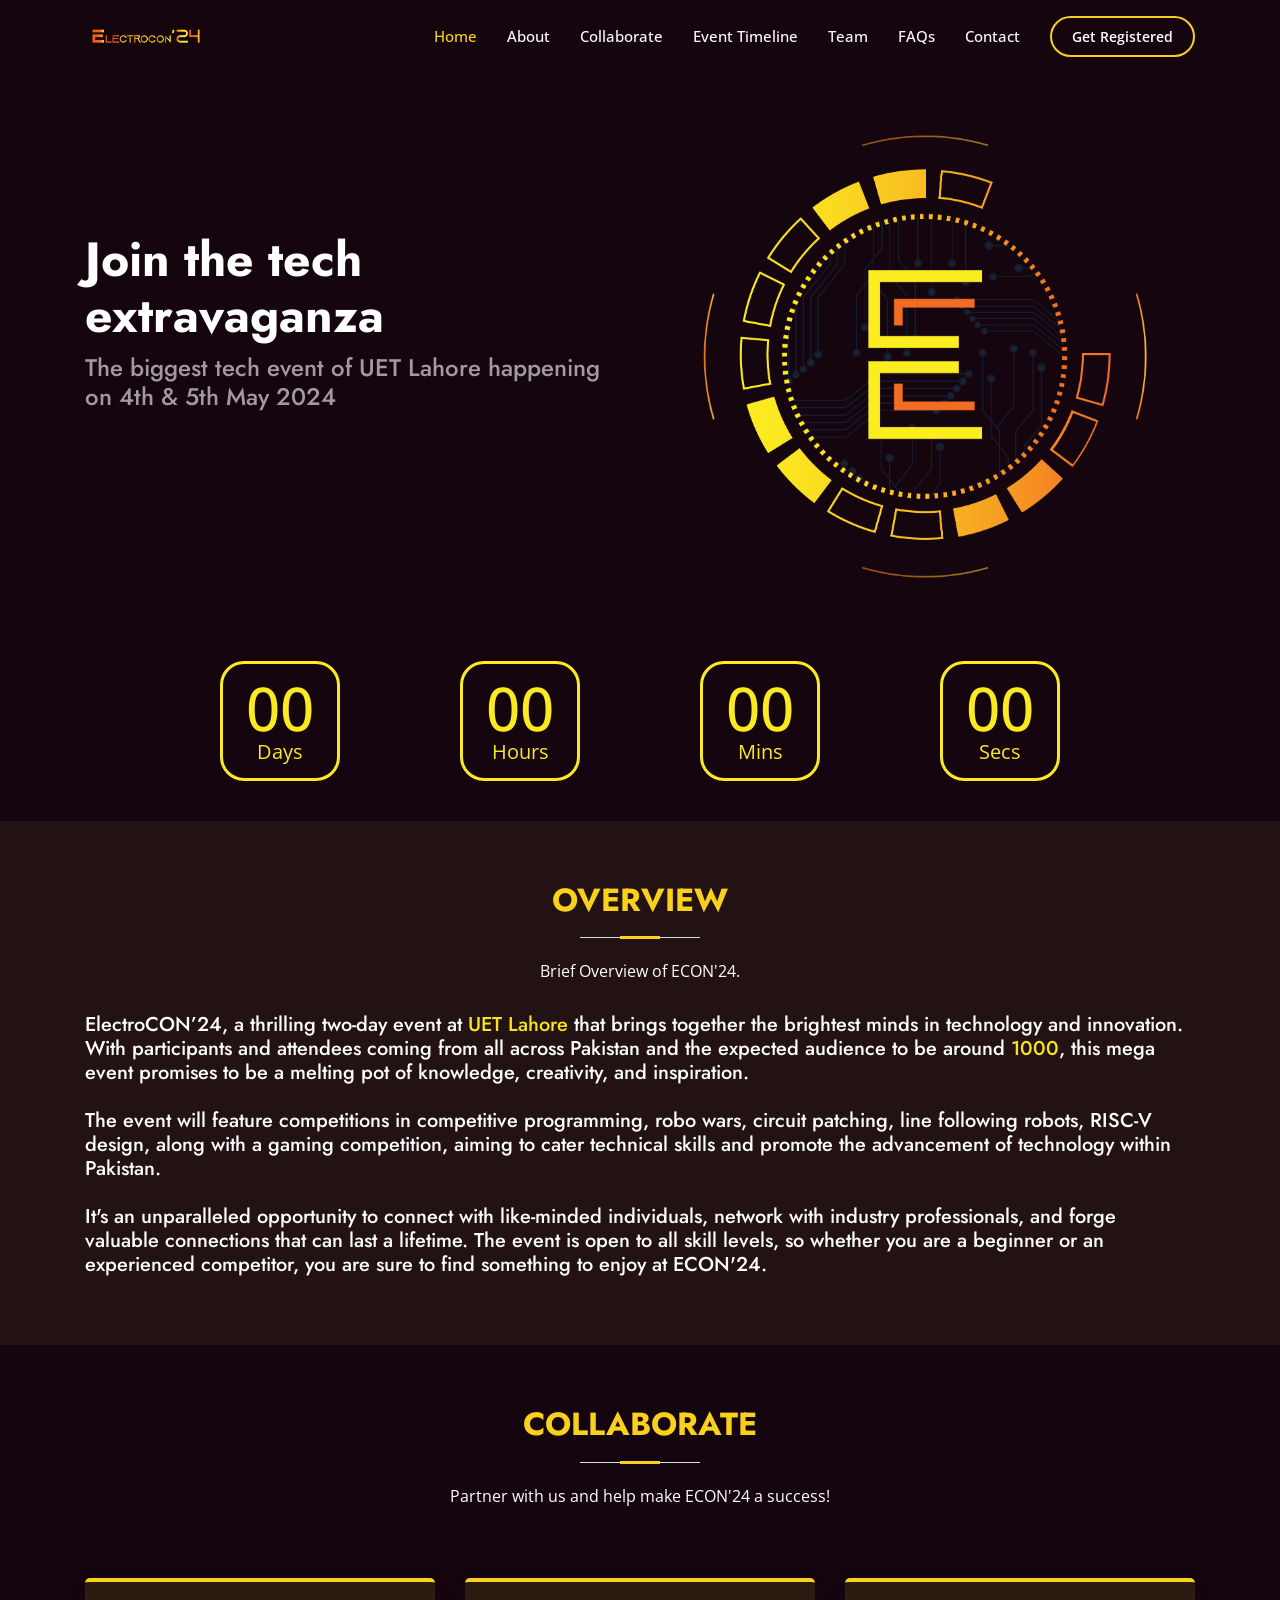
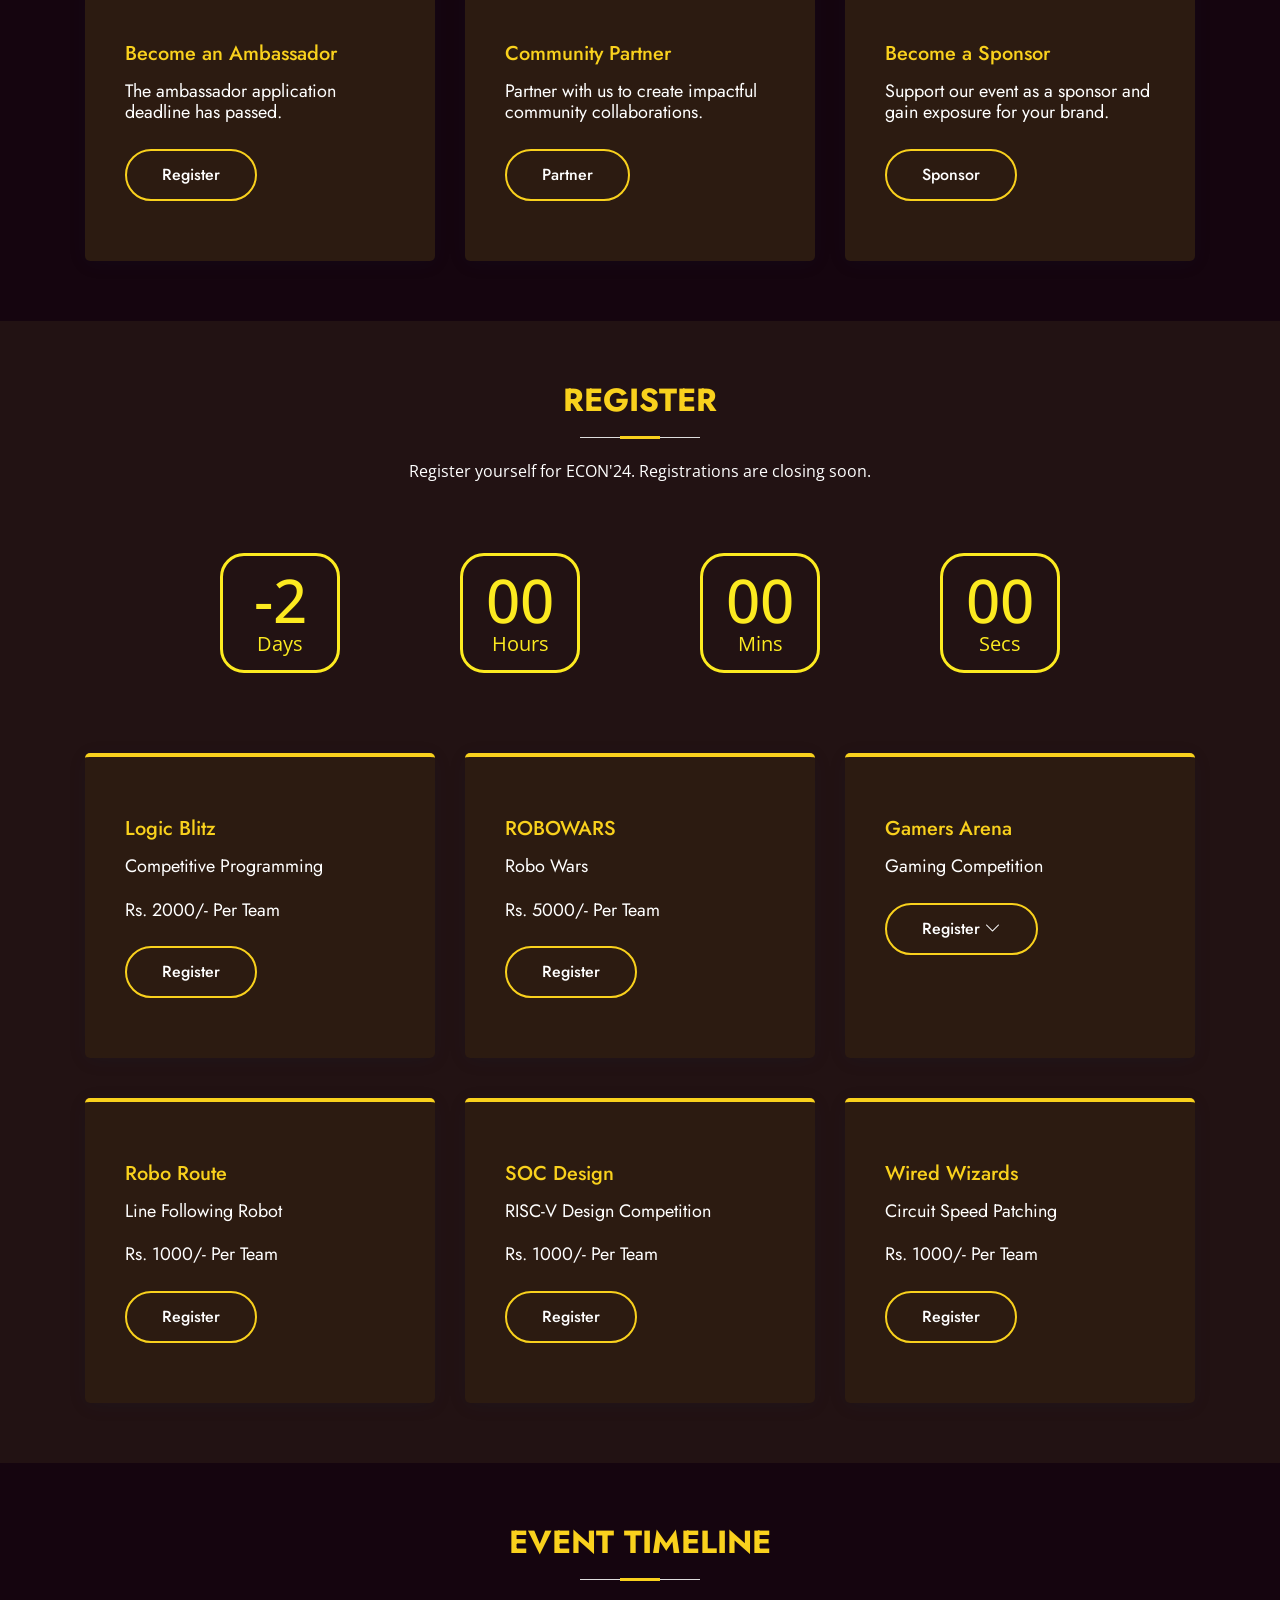
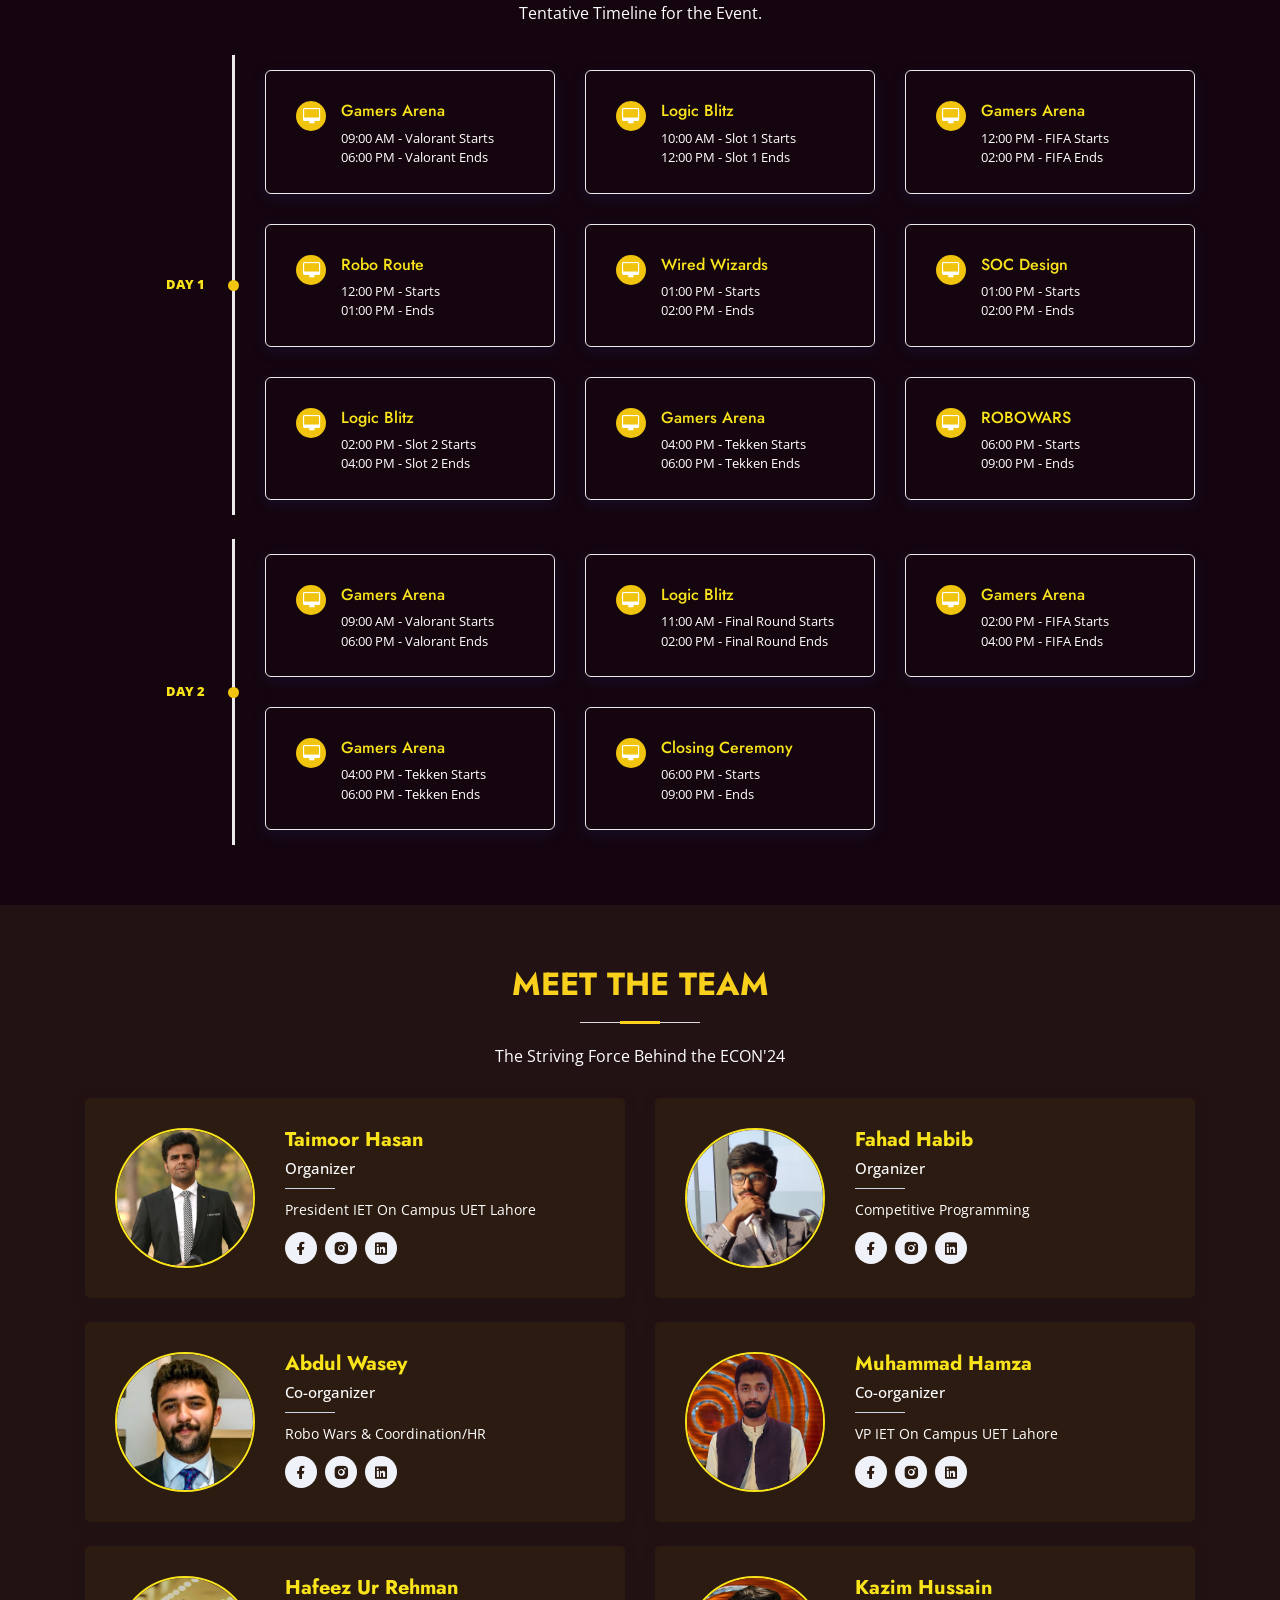
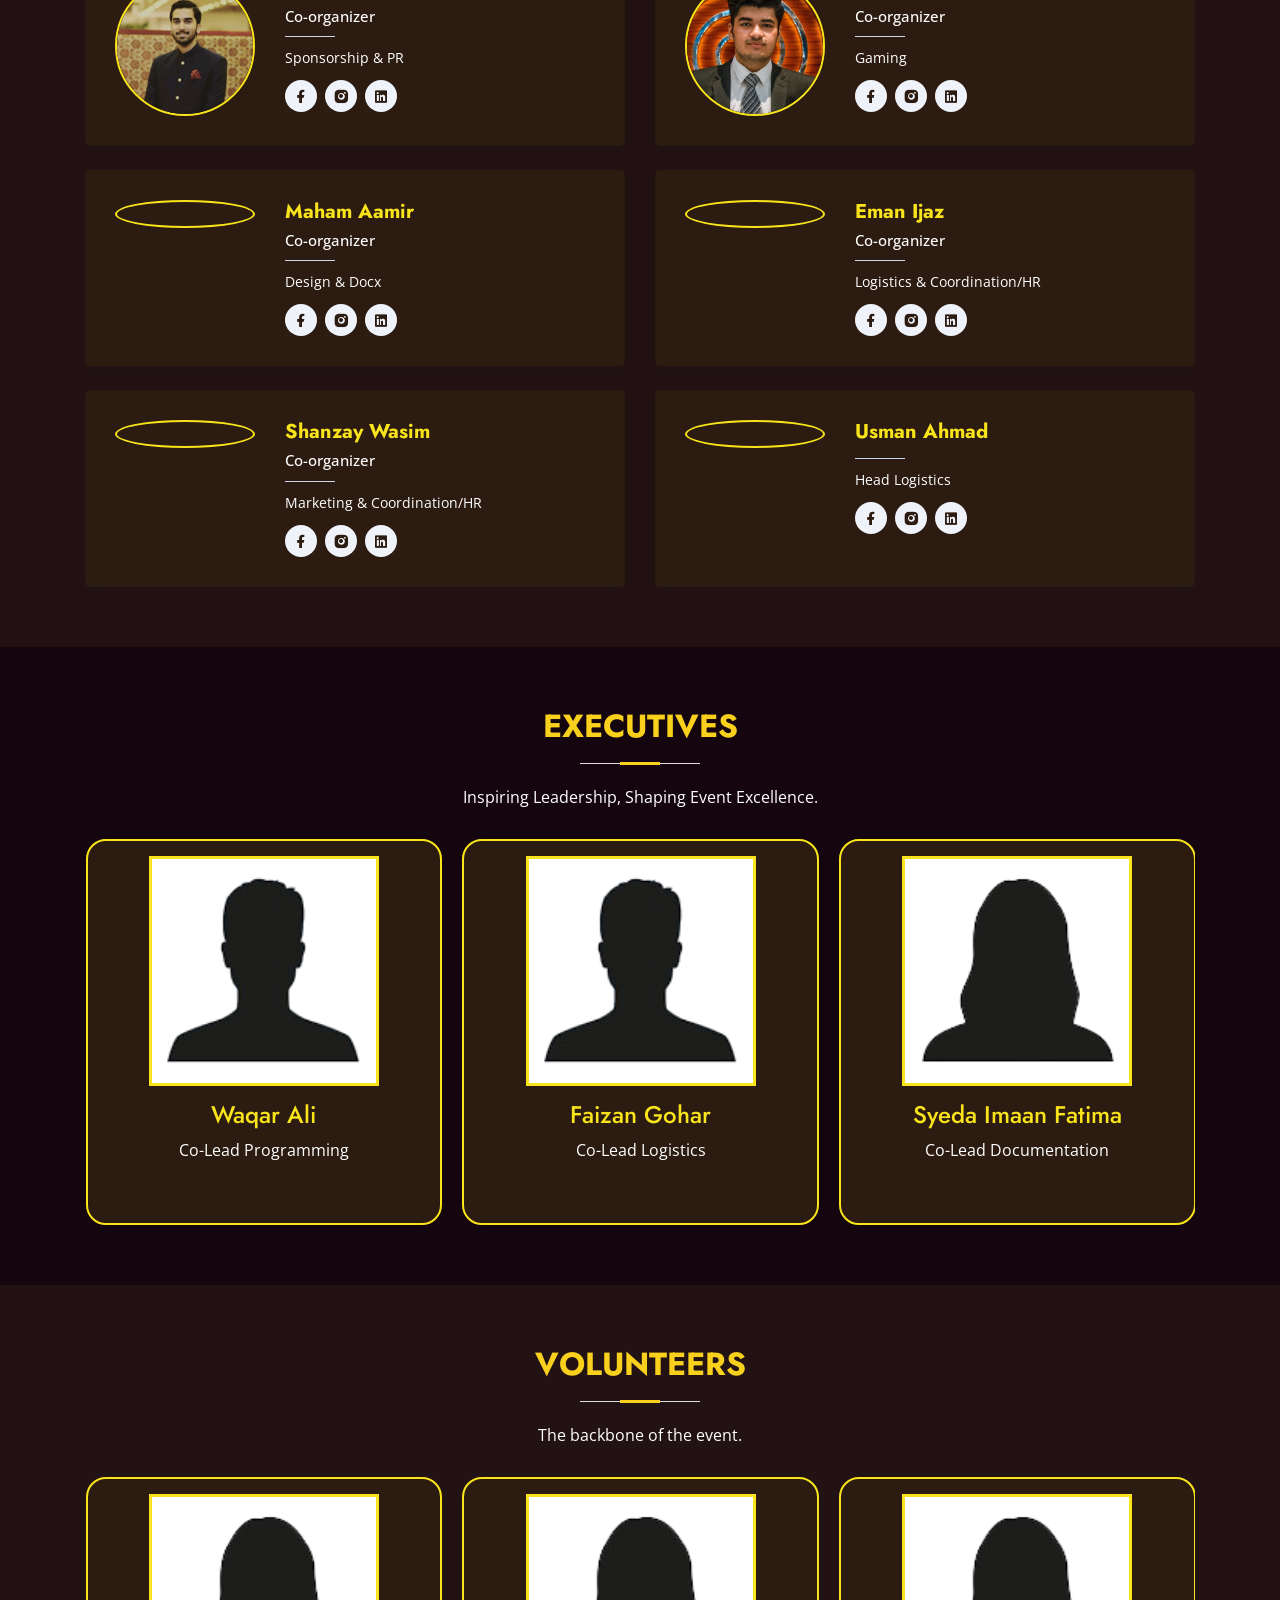
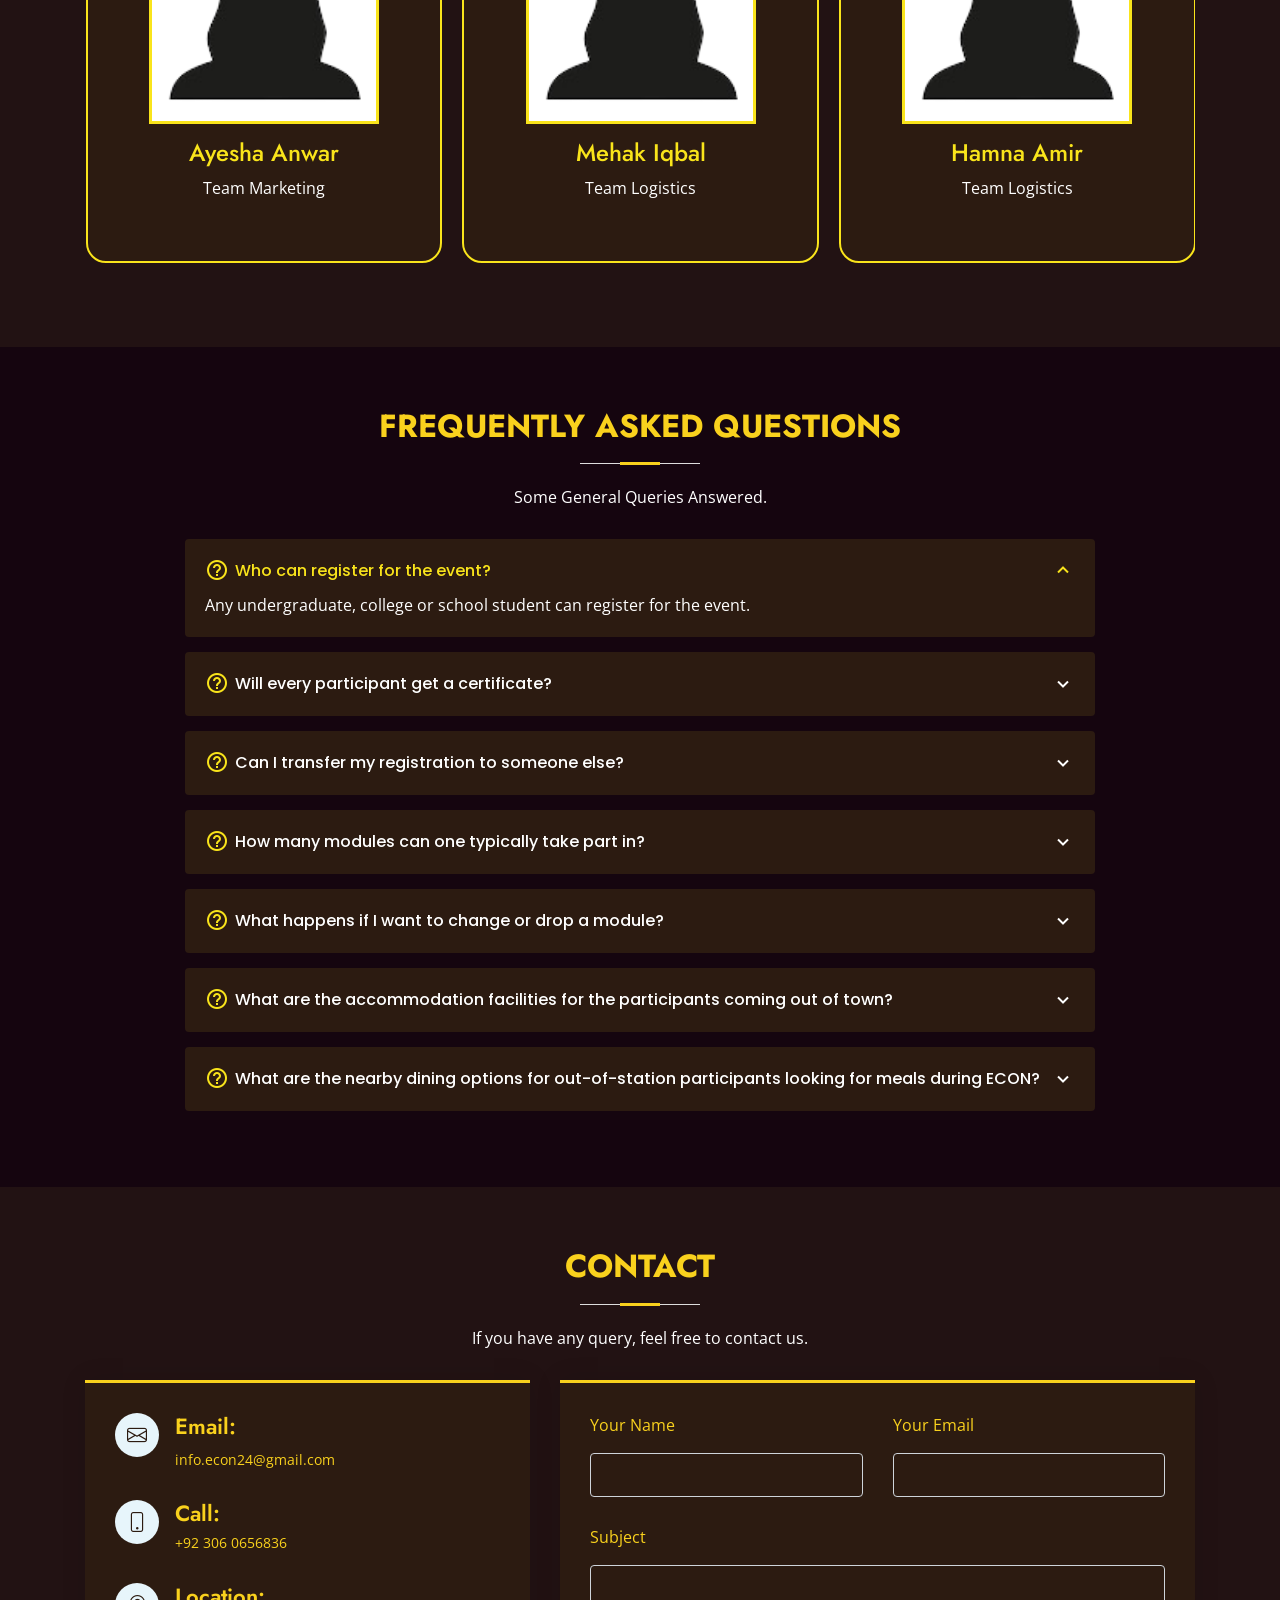
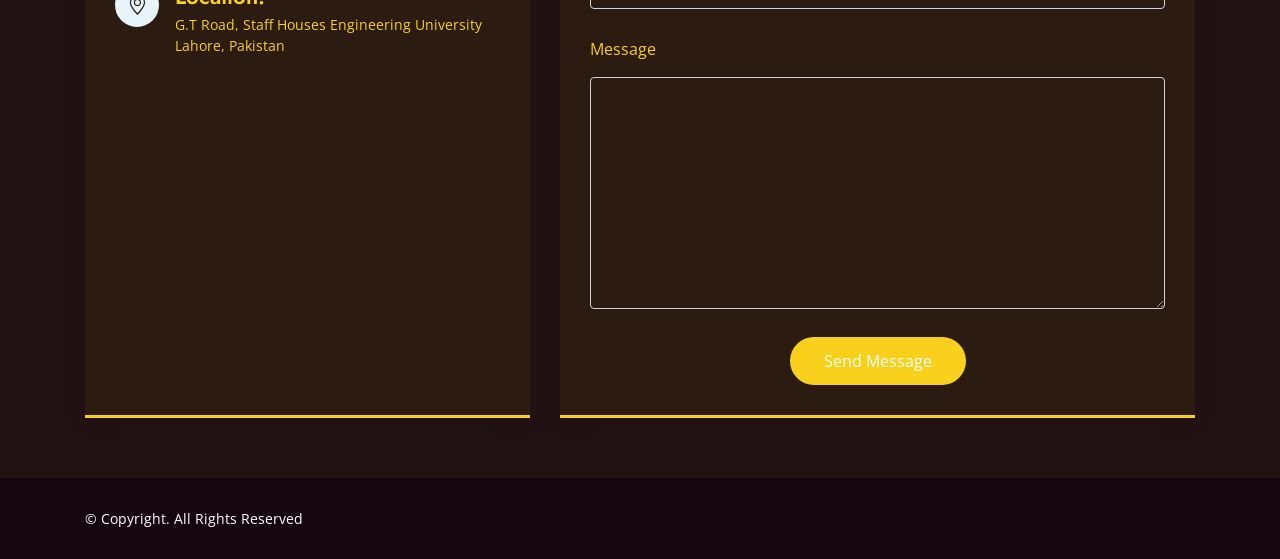
==== commit e6c8f6e3: "Add files via upload" ====
--- a/index.html
+++ b/index.html
@@ -8,7 +8,7 @@
     <meta content="" name="description" />
     <meta content="" name="keywords" />
 
-    <script src="./register/email.js"></script>
+    <script src="./indexEmail.js"></script>
 
     <script
       type="text/javascript"
